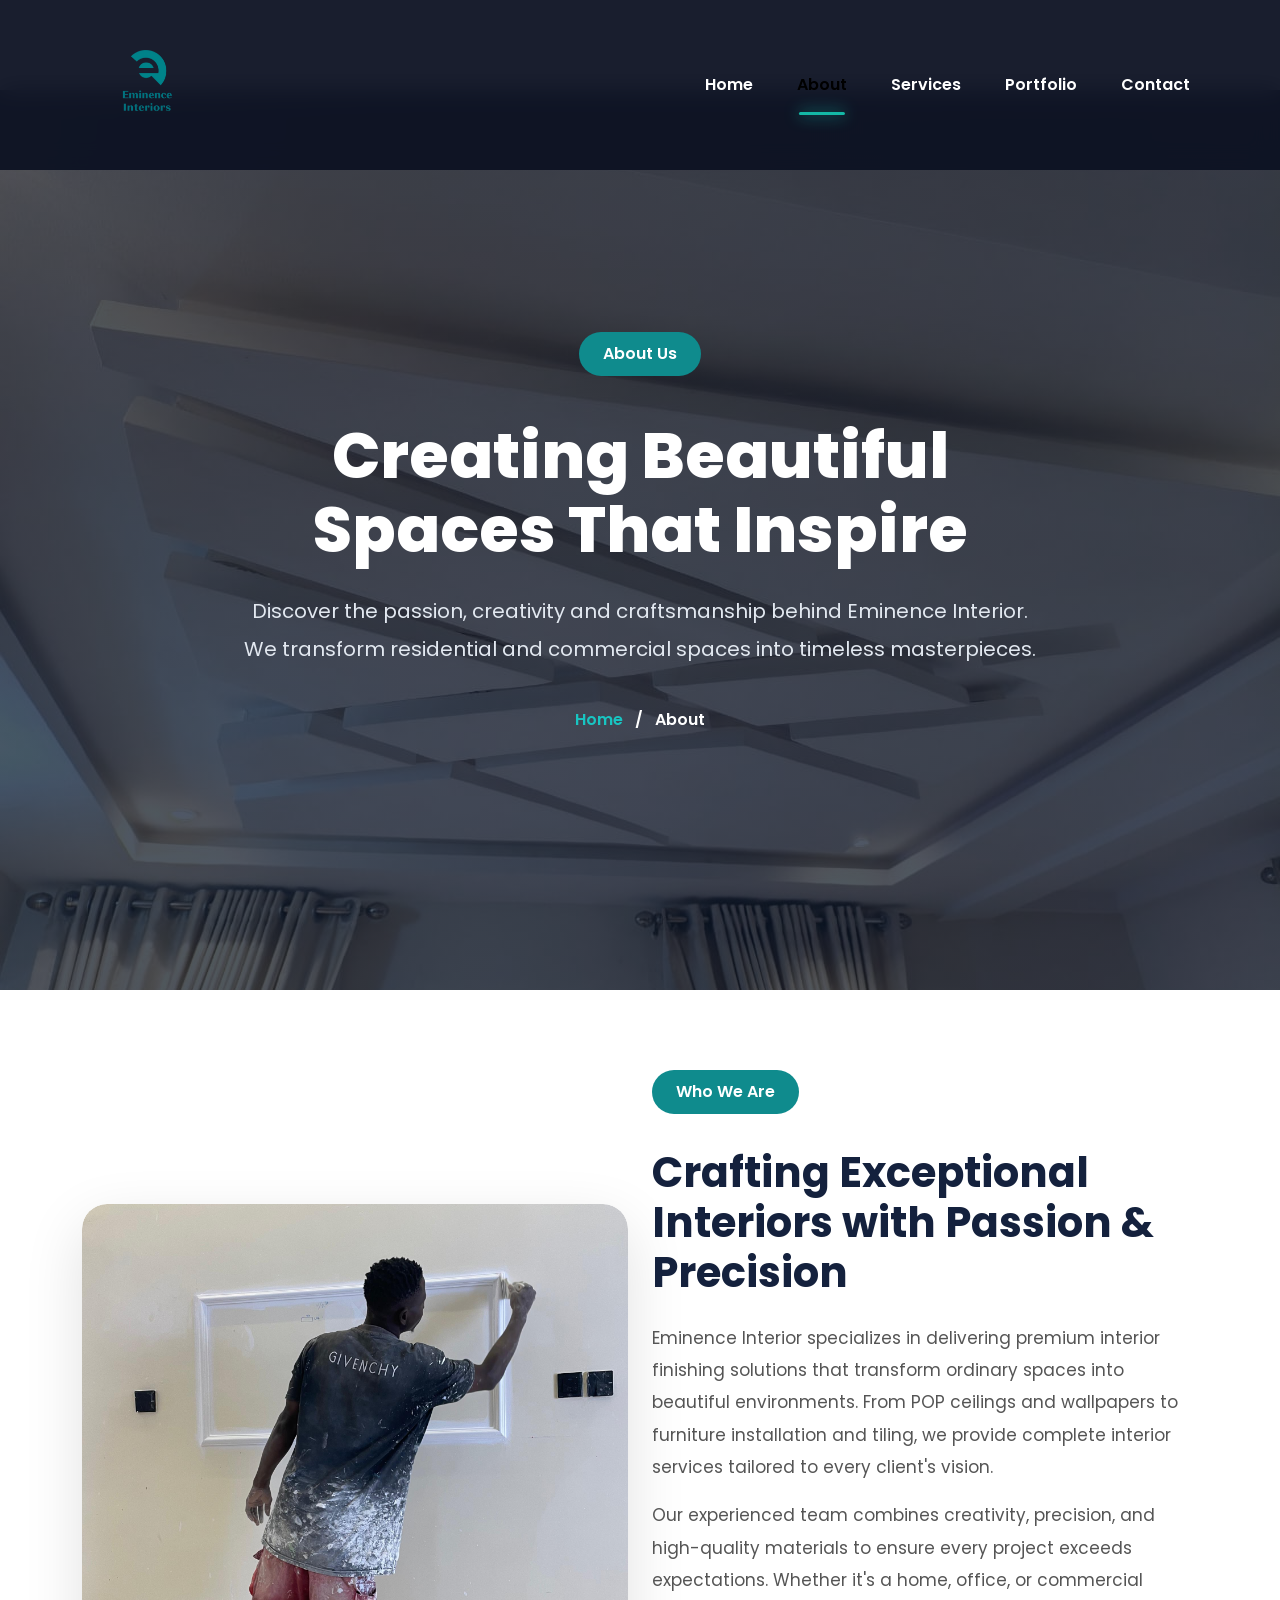
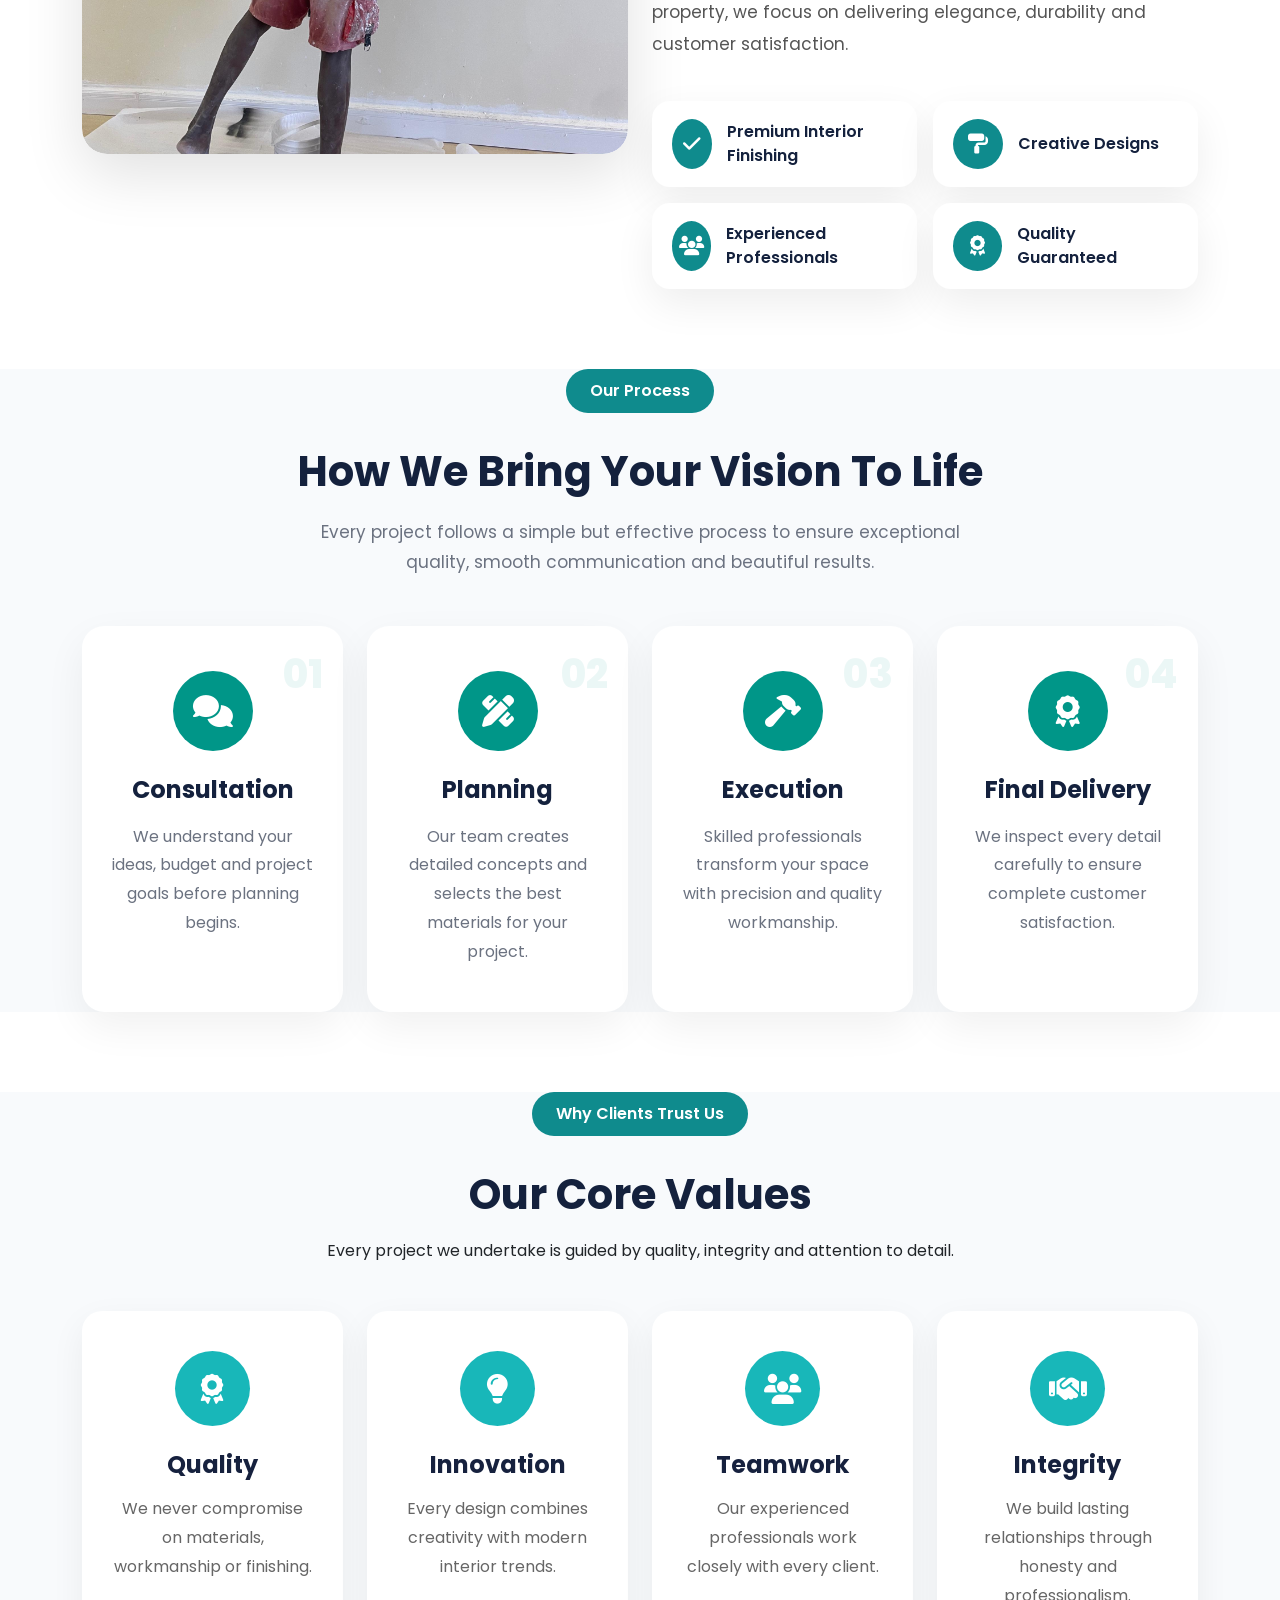
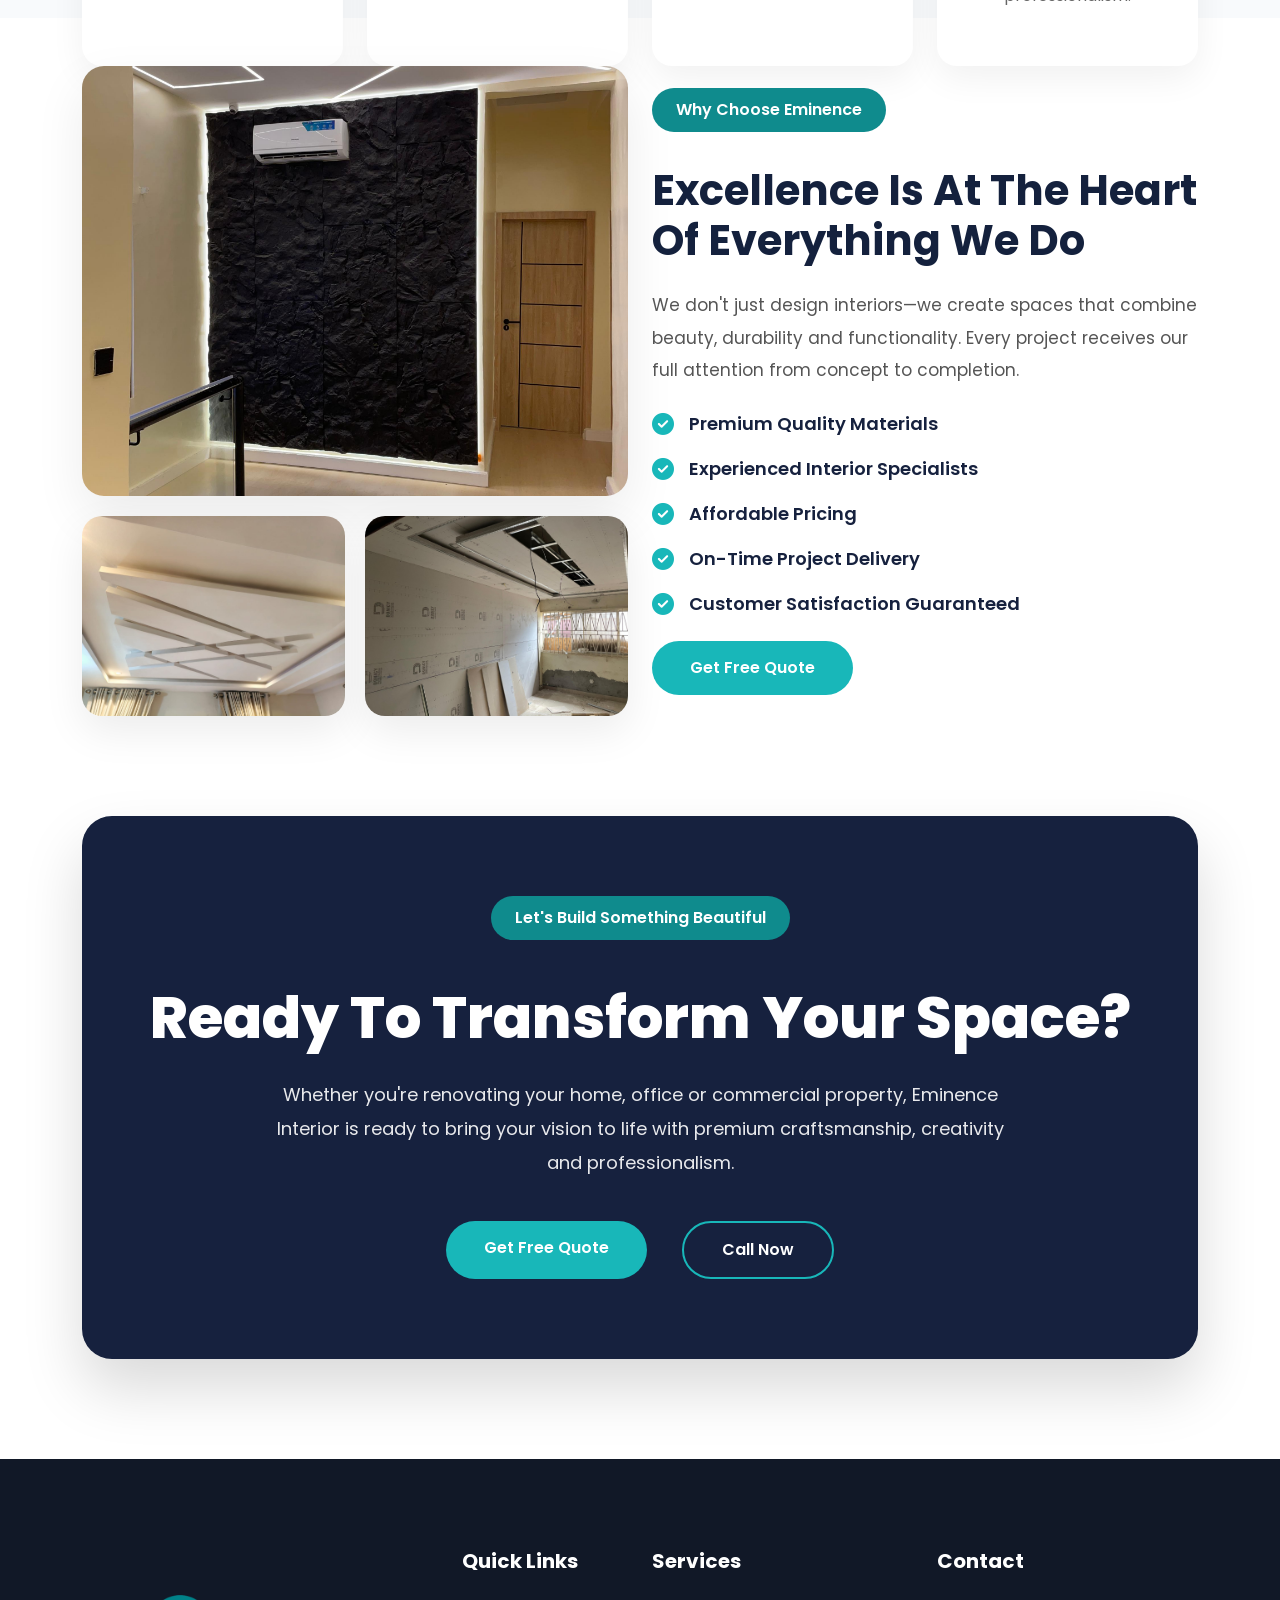
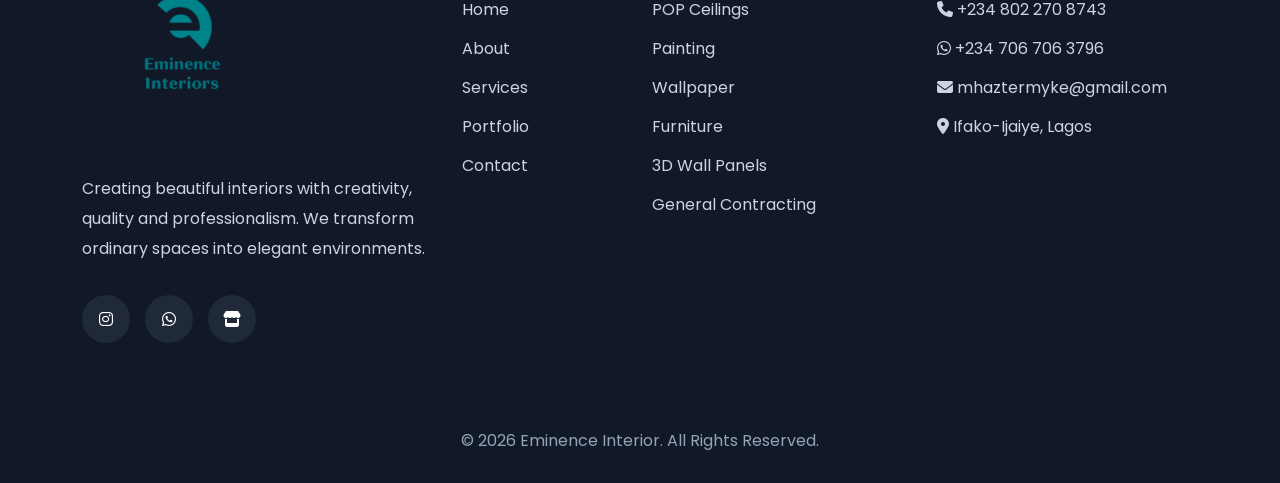
==== about.html @ c98e1387 "Refactor code structure for improved readability and maintainability" ====
<!DOCTYPE html>
<html lang="en">

<head>

    <meta charset="UTF-8">

    <meta name="viewport" content="width=device-width, initial-scale=1.0">

    <title>About Us | Eminence Interior</title>

    <!-- Bootstrap -->

    <link href="https://cdn.jsdelivr.net/npm/bootstrap@5.3.8/dist/css/bootstrap.min.css" rel="stylesheet">

    <!-- Font Awesome -->

    <link rel="stylesheet"
        href="https://cdnjs.cloudflare.com/ajax/libs/font-awesome/6.7.2/css/all.min.css">

    <!-- Google Fonts -->

    <link rel="preconnect" href="https://fonts.googleapis.com">

    <link rel="preconnect" href="https://fonts.gstatic.com" crossorigin>

    <link href="https://fonts.googleapis.com/css2?family=Poppins:wght@300;400;500;600;700;800&display=swap"
        rel="stylesheet">

    <link rel="stylesheet" href="css/style.css">

</head>

<body>

     <!--================== Navbar ==================-->

<nav class="navbar navbar-expand-lg fixed-top">

    <div class="container">

        <a class="navbar-brand" href="index.html">

            <img src="images/logo/logo.png" alt="Logo">

        </a>

        <button class="navbar-toggler bg-light"
            type="button"
            data-bs-toggle="collapse"
            data-bs-target="#navbarNav">

            <span class="navbar-toggler-icon"></span>

        </button>

        <div class="collapse navbar-collapse" id="navbarNav">

            <ul class="navbar-nav ms-auto">

                <li class="nav-item">
                    <a class="nav-link" href="index.html">Home</a>
                </li>

                <li class="nav-item">
                    <a class="nav-link active " href="about.html">About</a>
                </li>

                <li class="nav-item">
                    <a class="nav-link" href="services.html">Services</a>
                </li>

                <li class="nav-item">
                    <a class="nav-link" href="portfolio.html">Portfolio</a>
                </li>

                <li class="nav-item">
                    <a class="nav-link" href="contact.html">Contact</a>
                </li>

            </ul>

        </div>

    </div>

</nav>

<!-- ================= ABOUT HERO ================= -->

<section class="page-hero">

    <div class="container">

        <div class="page-hero-content">

            <span class="section-tag">

                About Us

            </span>

            <h1>

                Creating Beautiful
                Spaces That Inspire

            </h1>

            <p>

                Discover the passion, creativity and craftsmanship behind
                Eminence Interior. We transform residential and commercial
                spaces into timeless masterpieces.

            </p>

            <div class="breadcrumb">

                <a href="index.html">

                    Home

                </a>

                <span>/</span>

                About

            </div>

        </div>

    </div>

</section>

<!-- ================= COMPANY STORY ================= -->
<section class="company-story section-padding">
    <div class="container">

        <div class="row align-items-center gy-5">

            <!-- Image -->
            <div class="col-lg-6 ">

                <div class="story-image">

                    <img src="images/about/about.png" alt="Interior Design">

                </div>

            </div>

            <!-- Content -->
            <div class="col-lg-6">

                <span class="section-tag">
                    Who We Are
                </span>

                <h2 class="section-title mt-3">
                    Crafting Exceptional Interiors with Passion & Precision
                </h2>

                <p class="story-text mt-4">
                    Eminence Interior specializes in delivering premium interior
                    finishing solutions that transform ordinary spaces into
                    beautiful environments. From POP ceilings and wallpapers
                    to furniture installation and tiling, we provide complete
                    interior services tailored to every client's vision.
                </p>

                <p class="story-text">
                    Our experienced team combines creativity, precision,
                    and high-quality materials to ensure every project
                    exceeds expectations. Whether it's a home, office,
                    or commercial property, we focus on delivering
                    elegance, durability and customer satisfaction.
                </p>

                <!-- Features -->

                <div class="row mt-4 g-3">

                    <div class="col-md-6">

                        <div class="feature-box">

                            <i class="fa-solid fa-check"></i>

                            <span>Premium Interior Finishing</span>

                        </div>

                    </div>

                    <div class="col-md-6">

                        <div class="feature-box">

                            <i class="fa-solid fa-paint-roller"></i>

                            <span>Creative Designs</span>

                        </div>

                    </div>

                    <div class="col-md-6">

                        <div class="feature-box">

                            <i class="fa-solid fa-users"></i>

                            <span>Experienced Professionals</span>

                        </div>

                    </div>

                    <div class="col-md-6">

                        <div class="feature-box">

                            <i class="fa-solid fa-award"></i>

                            <span>Quality Guaranteed</span>

                        </div>

                    </div>

                </div>

            </div>

        </div>

    </div>
</section>

<!-- ================= HOW WE WORK ================= -->

<section class="work-process section-padding">

    <div class="container">

        <div class="text-center mb-5">

            <span class="section-tag">
                Our Process
            </span>

            <h2 class="section-title mt-3">
                How We Bring Your Vision To Life
            </h2>

            <p class="section-description">
                Every project follows a simple but effective process to ensure
                exceptional quality, smooth communication and beautiful results.
            </p>

        </div>

        <div class="row g-4">

            <!-- Step 1 -->

            <div class="col-lg-3 col-md-6">

                <div class="process-card">

                    <div class="process-number">
                        01
                    </div>

                    <div class="process-icon">
                        <i class="fa-solid fa-comments"></i>
                    </div>

                    <h4>Consultation</h4>

                    <p>
                        We understand your ideas, budget and project goals
                        before planning begins.
                    </p>

                </div>

            </div>

            <!-- Step 2 -->

            <div class="col-lg-3 col-md-6">

                <div class="process-card">

                    <div class="process-number">
                        02
                    </div>

                    <div class="process-icon">
                        <i class="fa-solid fa-pencil-ruler"></i>
                    </div>

                    <h4>Planning</h4>

                    <p>
                        Our team creates detailed concepts and selects the
                        best materials for your project.
                    </p>

                </div>

            </div>

            <!-- Step 3 -->

            <div class="col-lg-3 col-md-6">

                <div class="process-card">

                    <div class="process-number">
                        03
                    </div>

                    <div class="process-icon">
                        <i class="fa-solid fa-hammer"></i>
                    </div>

                    <h4>Execution</h4>

                    <p>
                        Skilled professionals transform your space with
                        precision and quality workmanship.
                    </p>

                </div>

            </div>

            <!-- Step 4 -->

            <div class="col-lg-3 col-md-6">

                <div class="process-card">

                    <div class="process-number">
                        04
                    </div>

                    <div class="process-icon">
                        <i class="fa-solid fa-award"></i>
                    </div>

                    <h4>Final Delivery</h4>

                    <p>
                        We inspect every detail carefully to ensure complete
                        customer satisfaction.
                    </p>

                </div>

            </div>

        </div>

    </div>

</section>

<!-- ================= CORE VALUES ================= -->

<section class="core-values section-padding">

    <div class="container">

        <div class="text-center mb-5">

            <span class="section-tag">
                Why Clients Trust Us
            </span>

            <h2 class="section-title mt-3">
                Our Core Values
            </h2>

            <p class="section-subtitle">
                Every project we undertake is guided by quality,
                integrity and attention to detail.
            </p>

        </div>

        <div class="row g-4">

            <div class="col-lg-3 col-md-6">

                <div class="value-card">

                    <div class="value-icon">
                        <i class="fa-solid fa-award"></i>
                    </div>

                    <h4>Quality</h4>

                    <p>
                        We never compromise on materials,
                        workmanship or finishing.
                    </p>

                </div>

            </div>

            <div class="col-lg-3 col-md-6">

                <div class="value-card">

                    <div class="value-icon">
                        <i class="fa-solid fa-lightbulb"></i>
                    </div>

                    <h4>Innovation</h4>

                    <p>
                        Every design combines creativity
                        with modern interior trends.
                    </p>

                </div>

            </div>

            <div class="col-lg-3 col-md-6">

                <div class="value-card">

                    <div class="value-icon">
                        <i class="fa-solid fa-users"></i>
                    </div>

                    <h4>Teamwork</h4>

                    <p>
                        Our experienced professionals work
                        closely with every client.
                    </p>

                </div>

            </div>

            <div class="col-lg-3 col-md-6">

                <div class="value-card">

                    <div class="value-icon">
                        <i class="fa-solid fa-handshake"></i>
                    </div>

                    <h4>Integrity</h4>

                    <p>
                        We build lasting relationships through
                        honesty and professionalism.
                    </p>

                </div>

            </div>

        </div>

    </div>

</section>

<!-- ================= WHY CHOOSE EMINENCE ================= -->

<section class="why-eminence section-padding">

    <div class="container">

        <div class="row align-items-center gy-5">

            <!-- Images -->

            <div class="col-lg-6">

                <div class="image-grid">

                    <img src="images/about/about4.png" alt="" class="img-large">

                    <div class="small-images">

                        <img src="images/about/about3.png" alt="">

                        <img src="images/about/about2.png" alt="">

                    </div>

                </div>

            </div>

            <!-- Content -->

            <div class="col-lg-6">

                <span class="section-tag">
                    Why Choose Eminence
                </span>

                <h2 class="section-title mt-3">
                    Excellence Is At The Heart Of Everything We Do
                </h2>

                <p class="story-text mt-4">

                    We don't just design interiors—we create spaces that
                    combine beauty, durability and functionality.
                    Every project receives our full attention from concept
                    to completion.

                </p>

                <div class="choose-list mt-4">

                    <div class="choose-item">

                        <i class="fa-solid fa-circle-check"></i>

                        <span>Premium Quality Materials</span>

                    </div>

                    <div class="choose-item">

                        <i class="fa-solid fa-circle-check"></i>

                        <span>Experienced Interior Specialists</span>

                    </div>

                    <div class="choose-item">

                        <i class="fa-solid fa-circle-check"></i>

                        <span>Affordable Pricing</span>

                    </div>

                    <div class="choose-item">

                        <i class="fa-solid fa-circle-check"></i>

                        <span>On-Time Project Delivery</span>

                    </div>

                    <div class="choose-item">

                        <i class="fa-solid fa-circle-check"></i>

                        <span>Customer Satisfaction Guaranteed</span>

                    </div>

                </div>

                <a href="contact.html" class="btn-main mt-4">

                    Get Free Quote

                </a>

            </div>

        </div>

    </div>

</section>

<!--==============================
        FINAL CTA
================================-->

<section class="about-cta">

    <div class="container">

        <div class="about-cta-box">

            <span class="section-tag">
                Let's Build Something Beautiful
            </span>

            <h2>
                Ready To Transform Your Space?
            </h2>

            <p>
                Whether you're renovating your home, office or commercial
                property, Eminence Interior is ready to bring your vision
                to life with premium craftsmanship, creativity and
                professionalism.
            </p>

            <div class="cta-buttons">

                <a href="contact.html" class="btn-main">
                    Get Free Quote
                </a>

                <a href="tel:+2348022708743" class="btn-outline">
                    Call Now
                </a>

            </div>

        </div>

    </div>

</section>

<!-- ================= FOOTER ================= -->

<footer class="footer">

    <div class="container">

        <div class="row gy-5">

            <!-- Company -->

            <div class="col-lg-4">

                <img src="images/logo/logo.png" class="footer-logo" alt="Logo">

                <p class="footer-text">

                    Creating beautiful interiors with
                    creativity, quality and professionalism.
                    We transform ordinary spaces into
                    elegant environments.

                </p>

                <div class="social-links">

                    <a href="https://www.instagram.com/eminence_interior" target="_blank">

                        <i class="fab fa-instagram"></i>

                    </a>

                    <a href="https://wa.me/2347067063796" target="_blank">

                        <i class="fab fa-whatsapp"></i>

                    </a>

                    <a href="https://jiji.ng/shop/emineceinterior" target="_blank">

                        <i class="fas fa-store"></i>

                    </a>

                </div>

            </div>

            <!-- Links -->

            <div class="col-lg-2">

                <h5>Quick Links</h5>

                <ul>

                    <li><a href="index.html">Home</a></li>

                    <li><a href="about.html">About</a></li>

                    <li><a href="services.html">Services</a></li>

                    <li><a href="portfolio.html">Portfolio</a></li>

                    <li><a href="contact.html">Contact</a></li>

                </ul>

            </div>

            <!-- Services -->

            <div class="col-lg-3">

                <h5>Services</h5>

                <ul>

                    <li>POP Ceilings</li>

                    <li>Painting</li>

                    <li>Wallpaper</li>

                    <li>Furniture</li>

                    <li>3D Wall Panels</li>

                    <li>General Contracting</li>

                </ul>

            </div>

            <!-- Contact -->

            <div class="col-lg-3">

                <h5>Contact</h5>

                <ul>

                    <li>

                        <a href="tel:+2348022708743">
                            <i class="fas fa-phone"></i>
                            +234 802 270 8743
                        </a>

                    </li>

                    <li>

                        <a href="https://wa.me/2347067063796" target="_blank">
                            <i class="fab fa-whatsapp"></i>
                            +234 706 706 3796
                        </a>

                    </li>

                    <li>

                        <a href="mailto:mhaztermyke@gmail.com">
                            <i class="fas fa-envelope"></i>
                            mhaztermyke@gmail.com
                        </a>

                    </li>

                    <li>

                        <a href="https://maps.google.com/?q=40+Olainukan+Street,+Ifako-Ijaiye,+Lagos" target="_blank">
                            <i class="fas fa-map-marker-alt"></i>
                            Ifako-Ijaiye, Lagos
                        </a>

                    </li>

                </ul>

            </div>

        </div>

        <hr>

        <div class="footer-bottom">

            © 2026 Eminence Interior. All Rights Reserved.

        </div>

    </div>

</footer>
---- css/style.css ----
/* Google Font */

@import url('https://fonts.googleapis.com/css2?family=Poppins:wght@300;400;500;600;700;800&display=swap');

*{
    margin:0;
    padding:0;
    box-sizing:border-box;
    font-family:'Poppins',sans-serif;
}

body{
    overflow-x:hidden;
}

/* Navbar */

.navbar{

    position:fixed;

    top:0;

    left:0;

    width:100%;

    background:rgba(13,18,35,.95);

    backdrop-filter:blur(12px);

    z-index:999;

    transition:.4s;

    padding:15px 0;

}

.navbar-brand img{
    width:130px;
    height:auto;
}

.nav-link{

    position:relative;

    color:white;

    font-weight:600;

    margin-left:28px;

    transition:.3s;

}

.nav-link:hover{

    color:#14b8a6;

}

.nav-link::after{

    content:"";

    position:absolute;

    left:50%;

    bottom:-10px;

    width:0;

    height:3px;

    background:#14b8a6;

    border-radius:50px;

    transform:translateX(-50%);

    transition:.3s;

}

.nav-link:hover::after{

    width:70%;

}

.nav-link.active{

    color:#14b8a6;

}

.nav-link.active::after{

    width:70%;

    box-shadow:0 0 15px #14b8a6;

}

.navbar.scrolled{
    background:#111827;
    box-shadow:0 5px 20px rgba(0,0,0,.2);
}

.navbar.scrolled .nav-link{
    color:#fff;
}

.navbar.scrolled .nav-link:hover{
    color:#14b8a6;
}

/* ================= HERO ================= */

.hero{

    background:url("../images/hero/hero.png") center center/cover no-repeat;

    min-height:100vh;

    position:relative;

    margin-top:90px;

}

.hero .container{
    padding-top:120px;
}

.hero-overlay{

    background:rgba(0,0,0,.55);

    min-height:100vh;

    display:flex;

    align-items:center;

}

.hero-tag{

    display:inline-block;

    background:#0F766E;

    color:#fff;

    padding:8px 18px;

    border-radius:30px;

    margin-bottom:20px;

    font-weight:600;

}

.hero h1{

    color:#fff;

    font-size:72px;

    font-weight:700;

    line-height:1.1;

    margin-bottom:20px;

}

.hero p{

    color:#ddd;

    font-size:18px;

    line-height:1.8;

    max-width:650px;

}

.hero-btns{

    margin-top:35px;

}

.btn-main{

    background:#0F766E;

    color:#fff;

    padding:14px 34px;

    border-radius:50px;

    margin-right:15px;

    font-weight:600;

}

.btn-main:hover{

    background:#0b5d57;

    color:#fff;

}

.btn-outline-light{

    padding:14px 34px;

    border-radius:50px;

}

.btn-outline-light:hover{

    background:#fff;

    color:#000;

}

@media (max-width:768px){

.hero{

    text-align:center;

}

.hero h1{

    font-size:38px;

}

.hero p{

    font-size:16px;

}

.hero-btns{

    display:flex;

    flex-direction:column;

    gap:15px;

}

.btn-main,

.btn-outline-light{

    width:100%;

}
.services{

    padding:80px 0;

}

.service-content{

    text-align:center;

}

.service-content h4{

    font-size:22px;

}

.portfolio-preview{

    padding:80px 0;

}

.portfolio-item img{

    height:250px;

}

.contact-preview{

    padding:80px 0;

}

.contact-preview .section-title,

.contact-preview .section-description{

    text-align:center;

}

.contact-preview .btn-main{

    display:block;

    width:fit-content;

    margin:30px auto;

}

.contact-card{

    padding:30px 20px;

}

.footer{

    text-align:center;

}

.footer-logo{

    margin:auto auto 25px;

}

.social-links{

    justify-content:center;

}


.page-hero{

    min-height:55vh;

}

.page-hero h1{

    font-size:40px;

}

.page-hero p{

    font-size:16px;

}

.about-cta-box{

padding:50px 30px;

}

.about-cta-box h2{

font-size:38px;

}

.about-cta-box p{

font-size:16px;

}

}

.about{

    padding:120px 0;

    background:#fff;

}

.section-tag{

    display:inline-block;

    background:#0f8f8f;

    color:#fff;

    padding:10px 24px;

    border-radius:50px;

    font-weight:600;

    margin-bottom:25px;

}

.section-title{

    font-size:3.2rem;

    font-weight:700;

    color:#132238;

    line-height:1.2;

    margin-bottom:25px;

}

.about-text{

    font-size:17px;

    line-height:1.9;

    color:#666;

}

.about-features{

    margin-top:35px;

}

.about-features p{

    font-size:18px;

    margin-bottom:18px;

    font-weight:500;

}

.about-features i{

    color:#0f8f8f;

    margin-right:12px;

}

.about-img{

    width:100%;

    height:650px;

    object-fit:cover;

    border-radius:25px;

    box-shadow:0 20px 60px rgba(0,0,0,.15);

    transition:.5s ease;

}

.about-img:hover img{

    transform:scale(1.08);

}

/* WHY CHOOSE US */

.why-us{

    background:#f7f9fc;

    padding:120px 0;

}

.section-description{

    max-width:650px;

    margin:20px auto 0;

    color:#666;

    font-size:17px;

    line-height:1.8;

}

.why-card{

    background:#fff;

    border-radius:25px;

    overflow:hidden;

    box-shadow:0 15px 40px rgba(0,0,0,.08);

    transition:.4s ease;

    height:100%;

}

.why-card:hover{

    transform:translateY(-12px);

    box-shadow:0 30px 60px rgba(0,0,0,.15);

}

.why-image{

    overflow:hidden;

}

.why-image img{

    width:100%;

    height:270px;

    object-fit:cover;

    transition:.5s ease;

}

.why-card:hover img{

    transform:scale(1.08);

}

.why-content{

    padding:30px;

}

.why-content h4{

    font-size:24px;

    font-weight:700;

    color:#132238;

    margin-bottom:15px;

}

.why-content p{

    color:#666;

    line-height:1.8;

    font-size:16px;

}

/* ===========================
        SERVICES
=========================== */

.services{

    padding:120px 0;

    background:#fff;

}

.service-card{

    background:#fff;

    border-radius:25px;

    overflow:hidden;

    box-shadow:0 15px 40px rgba(0,0,0,.08);

    transition:.4s ease;

    height:100%;

}

.service-card:hover{

    transform:translateY(-12px);

    box-shadow:0 25px 60px rgba(0,0,0,.15);

}

.service-card img{

    width:100%;

    height:270px;

    object-fit:cover;

    transition:.5s ease;

}

.service-card:hover img{

    transform:scale(1.08);

}

.service-content{

    padding:30px;

}

.service-content h4{

    color:#132238;

    font-size:24px;

    font-weight:700;

    margin-bottom:15px;

}

.service-content p{

    color:#666;

    line-height:1.8;

    margin-bottom:0;

}

/* ===========================
      PORTFOLIO PREVIEW
=========================== */

.portfolio-preview{

    padding:80px 0;

    background:#f7f9fc;

}

.portfolio-item{

    position:relative;

    overflow:hidden;

    border-radius:25px;

    box-shadow:0 15px 40px rgba(0,0,0,.08);

    transition:.4s ease;

}

.portfolio-item:hover{

    transform:translateY(-10px);

    box-shadow:0 25px 60px rgba(0,0,0,.15);

}

.portfolio-item img{

    width:100%;

    height:330px;

    object-fit:cover;

    transition:.6s ease;

}

.portfolio-item:hover img{

    transform:scale(1.1);

}

.portfolio-overlay{

    position:absolute;

    inset:0;

    background:linear-gradient(
        rgba(0,0,0,.05),
        rgba(0,0,0,.75)
    );

    display:flex;

    flex-direction:column;

    justify-content:flex-end;

    align-items:center;

    padding:30px;

    opacity:0;

    transition:.45s ease;

}

.portfolio-item:hover .portfolio-overlay{

    opacity:1;

}

.portfolio-overlay h4{

    color:#fff;

    font-size:24px;

    margin-bottom:12px;

    transform:translateY(20px);

    transition:.45s;

}

.portfolio-overlay a{

    color:#fff;

    text-decoration:none;

    background:#0f8f8f;

    padding:12px 25px;

    border-radius:50px;

    transform:translateY(20px);

    transition:.45s;

}

.portfolio-item:hover .portfolio-overlay h4,

.portfolio-item:hover .portfolio-overlay a{

    transform:translateY(0);

}

/* ===========================
      CONTACT PREVIEW
=========================== */

.contact-preview{

    padding:120px 0;

    background:#ffffff;

}

.contact-card{

    background:#fff;

    padding:35px 30px;

    border-radius:20px;

    text-align:center;

    box-shadow:0 15px 40px rgba(0,0,0,.08);

    transition:.4s;

    height:100%;

}

.contact-card:hover{

    transform:translateY(-10px);

    box-shadow:0 25px 60px rgba(0,0,0,.15);

}

.contact-card i{

    font-size:42px;

    color:#18c5c2;

    margin-bottom:20px;

    transition:.4s;

}

.contact-card:hover i{

    transform:scale(1.15);

}

.contact-card h5{

    font-size:22px;

    font-weight:700;

    margin-bottom:15px;

    color:#132238;

}

.contact-card p{

    color:#666;

    line-height:1.7;

    margin-bottom:0;

}

.contact-card a{

    color:#555;

    text-decoration:none;

    transition:.35s;

    font-weight:500;

}

.contact-card a:hover{

    color:#18c5c2;

}

.contact-preview .btn-main{
    display: inline-block;
    margin-top: 35px;
    padding: 16px 38px;
    border-radius: 50px;
    background: #0f9d9a;
    color: #fff;
    font-weight: 600;
    text-decoration: none;
    transition: all .35s ease;
}

.contact-preview .btn-main:hover{
    background: #0b7e7c;
    transform: translateY(-4px);
    box-shadow: 0 12px 30px rgba(15,157,154,.35);
}

/* =========================
CTA SECTION
========================= */

.cta-section{

    position:relative;

    background:url("../images/portfolio/portfolio8.png") center center/cover;

    padding:140px 0;

    overflow:hidden;

}

.cta-overlay{

    position:absolute;

    inset:0;

    background:rgba(8,15,32,.82);

}

.cta-content{

    position:relative;

    z-index:2;

    max-width:760px;

    margin:auto;

    text-align:center;

    color:white;

}

.cta-content h2{

    font-size:58px;

    font-weight:800;

    line-height:1.15;

    margin:25px 0;

}

.cta-content p{

    color:#d9d9d9;

    font-size:18px;

    line-height:1.9;

    margin-bottom:45px;

}

.cta-buttons{

    display:flex;

    justify-content:center;

    gap:20px;

    flex-wrap:wrap;

}

.btn-outline{

    display:flex;

    align-items:center;

    justify-content:center;

    gap:10px;

    padding:15px 35px;

    border:2px solid #19d3cf;

    border-radius:50px;

    color:#19d3cf;

    text-decoration:none;

    font-weight:600;

    transition:.4s;

}

.btn-outline:hover{

    background:#19d3cf;

    color:white;

    transform:translateY(-6px);

    box-shadow:0 15px 40px rgba(25,211,207,.35);

}

.cta-content{

    animation:fadeUp 1s ease;

}

/*=========================
        FOOTER
=========================*/

.footer{

    background:#111827;

    color:#fff;

    padding:90px 0 30px;

}

.footer-logo{

    width:200px;

    margin-bottom:25px;

}

.footer-text{

    color:#cbd5e1;

    line-height:1.9;

    margin-bottom:30px;

}

.footer h5{

    margin-bottom:25px;

    font-weight:700;

}

.footer ul{

    list-style:none;

    padding:0;

}

.footer ul li{

    margin-bottom:15px;

    color:#cbd5e1;

}

.footer ul li a{

    color:#cbd5e1;

    text-decoration:none;

    transition:.35s;

}

.footer ul li a:hover{

    color:#18c5c2;

    padding-left:6px;

}

.footer a{
    color:#cbd5e1;
    text-decoration:none;
    transition:.3s;
}

.footer a:hover{
    color:#18c5c2;
}

.social-links{

    display:flex;

    gap:15px;

}

.social-links a{

    width:48px;

    height:48px;

    border-radius:50%;

    background:#1f2937;

    display:flex;

    justify-content:center;

    align-items:center;

    color:#fff;

    transition:.35s;

    text-decoration:none;

}

.social-links a:hover{

    background:#18c5c2;

    transform:translateY(-5px);

}

.footer hr{

    border-color:rgba(255,255,255,.08);

    margin:60px 0 25px;

}

.footer-bottom{

    text-align:center;

    color:#94a3b8;

}

/*=========================
      PAGE HERO
=========================*/

.page-hero{

    background:
    linear-gradient(rgba(11,22,43,.72),
    rgba(11,22,43,.72)),
    url("../images/about/about3.png");

    background-size:cover;

    background-position:center;

    min-height:100vh;

    display:flex;

    align-items:center;

    padding-top: 120px;

    padding-bottom: 120px;

    margin-top:90px;

    text-align:center;

    color:#fff;

}

.page-hero-content{

    max-width:800px;

    margin:auto;

}

.page-hero h1{

    font-size:64px;

    line-height: 1.15;

    font-weight:800;

    margin:25px 0;

}

.page-hero p{

    font-size:20px;

    line-height:1.9;

    color:#e2e8f0;

}

.breadcrumb{

    margin-top:40px;

    display:flex;

    justify-content:center;

    gap:12px;

    font-weight:600;

}

.breadcrumb a{

    color:#18c5c2;

    text-decoration:none;

}

/*=========================
    COMPANY STORY
==========================*/

.company-story{

    padding:80px 0;
    background:#fff;

}

.story-image{

    overflow:hidden;
    border-radius:25px;
    box-shadow:0 20px 60px rgba(0,0,0,.12);

}

.story-image img{

    width:100%;
    transition:.6s;
    height:550px;
    object-fit:cover;
    display:block;
    border-radius: 25px;

}

.story-image:hover img{

    transform:scale(1.08);

}

.section-tag{

    display:inline-block;
    padding:10px 24px;
    border-radius:50px;
    background:#0f8b8d;
    color:#fff;
    font-weight:600;
    margin-bottom: 18px;

}

.section-title{

    font-size:2.6rem;
    font-weight:700;
    color:#14213d;
    line-height:1.2;
    margin-top:15px;
    margin-bottom:20px;

}

.story-text{

    color:#555;
    line-height:1.9;
    font-size:17px;

}

.feature-box{

    display:flex;
    align-items:center;
    gap:15px;

    padding:18px 20px;

    background:#fff;

    border-radius:18px;

    box-shadow:0 15px 40px rgba(0,0,0,.07);

    transition:.4s;

}

.feature-box:hover{

    transform:translateY(-8px);

    box-shadow:0 20px 50px rgba(15,139,141,.2);

}

.feature-box i{

    width:50px;
    height:50px;

    border-radius:50%;

    display:flex;
    align-items:center;
    justify-content:center;

    background:#0f8b8d;
    color:white;

    font-size:20px;

}

.feature-box span{

    font-weight:600;
    color:#14213d;

}

/*==============================
        HOW WE WORK
==============================*/

.work-process{
    background:#f8fafc;
}

.section-description{
    max-width:700px;
    margin:auto;
    color:#6b7280;
    font-size:17px;
    line-height:1.8;
}

.process-card{

    position:relative;

    background:#fff;

    padding:45px 30px;

    border-radius:22px;

    text-align:center;

    overflow:hidden;

    transition:.4s;

    box-shadow:0 15px 40px rgba(0,0,0,.06);

    height:100%;

}

.process-card:hover{

    transform:translateY(-12px);

    box-shadow:0 25px 60px rgba(0,0,0,.12);

}

.process-number{

    position:absolute;

    top:18px;

    right:20px;

    font-size:40px;

    font-weight:800;

    color:rgba(0,150,136,.08);

}

.process-icon{

    width:80px;

    height:80px;

    margin:auto;

    border-radius:50%;

    background:#009688;

    display:flex;

    justify-content:center;

    align-items:center;

    color:white;

    font-size:32px;

    margin-bottom:25px;

    transition:.4s;

}

.process-card:hover .process-icon{

    transform:rotate(10deg) scale(1.1);

    background:#00bfa6;

}

.process-card h4{

    font-size:24px;

    font-weight:700;

    color:#14213d;

    margin-bottom:18px;

}

.process-card p{

    color:#6b7280;

    line-height:1.8;

    margin:0;

}

/* ================= CORE VALUES ================= */

.core-values{
    background:#f8fafc;
    margin-top: 80px;
}

.value-card{
    background:#fff;
    padding:40px 30px;
    border-radius:20px;
    text-align:center;
    transition:.4s;
    height:100%;
    box-shadow:0 12px 35px rgba(0,0,0,.06);
}

.value-card:hover{
    transform:translateY(-10px);
    box-shadow:0 25px 45px rgba(0,0,0,.12);
}

.value-icon{
    width:75px;
    height:75px;
    margin:auto;
    border-radius:50%;
    background:#18b7b9;
    display:flex;
    align-items:center;
    justify-content:center;
    margin-bottom:25px;
}

.value-icon i{
    color:#fff;
    font-size:30px;
}

.value-card h4{
    font-weight:700;
    color:#16213E;
    margin-bottom:15px;
}

.value-card p{
    color:#666;
    line-height:1.8;
}

/*==============================
      WHY CHOOSE EMINENCE
==============================*/

.why-eminence{

    background:#fff;

}

.image-grid{

    display:flex;

    flex-direction:column;

    gap:20px;

}

.img-large{

    width:100%;

    height:430px;

    object-fit:cover;

    border-radius:22px;

    transition:.5s;

    box-shadow:0 20px 50px rgba(0,0,0,.08);

}

.small-images{

    display:grid;

    grid-template-columns:1fr 1fr;

    gap:20px;

}

.small-images img{

    width:100%;

    height:200px;

    object-fit:cover;

    border-radius:20px;

    transition:.5s;

    box-shadow:0 15px 40px rgba(0,0,0,.08);

}

.img-large:hover,
.small-images img:hover{

    transform:scale(1.04);

}

.choose-list{

    display:flex;

    flex-direction:column;

    gap:18px;

}

.choose-item{

    display:flex;

    align-items:center;

    gap:15px;

    font-size:18px;

    font-weight:600;

    color:#16213E;

}

.choose-item i{

    color:#18b7b9;

    font-size:22px;

}

.btn-main{

    display:inline-block;

    padding:15px 38px;

    background:#18b7b9;

    color:#fff;

    border-radius:50px;

    text-decoration:none;

    font-weight:600;

    transition:.4s;

}

.btn-main:hover{

    background:#0f8f98;

    color:#fff;

    transform:translateY(-4px);

}

/*==============================
        ABOUT CTA
================================*/

.about-cta{

    padding:100px 0;

    background:#fff;

}

.about-cta-box{

    background:#16213E;

    border-radius:30px;

    padding:80px 60px;

    text-align:center;

    color:#fff;

    box-shadow:0 30px 60px rgba(0,0,0,.15);

}

.about-cta-box h2{

    font-size:58px;

    font-weight:800;

    margin:25px 0;

    line-height:1.2;

}

.about-cta-box p{

    max-width:760px;

    margin:auto;

    font-size:18px;

    line-height:1.9;

    opacity:.9;

}

.cta-buttons{

    display:flex;

    justify-content:center;

    gap:20px;

    margin-top:40px;

    flex-wrap:wrap;

}

.btn-outline{

    padding:15px 38px;

    border:2px solid #18b7b9;

    border-radius:50px;

    color:#fff;

    text-decoration:none;

    font-weight:600;

    transition:.4s;

}

.btn-outline:hover{

    background:#18b7b9;

    color:#fff;

    transform:translateY(-4px);

}
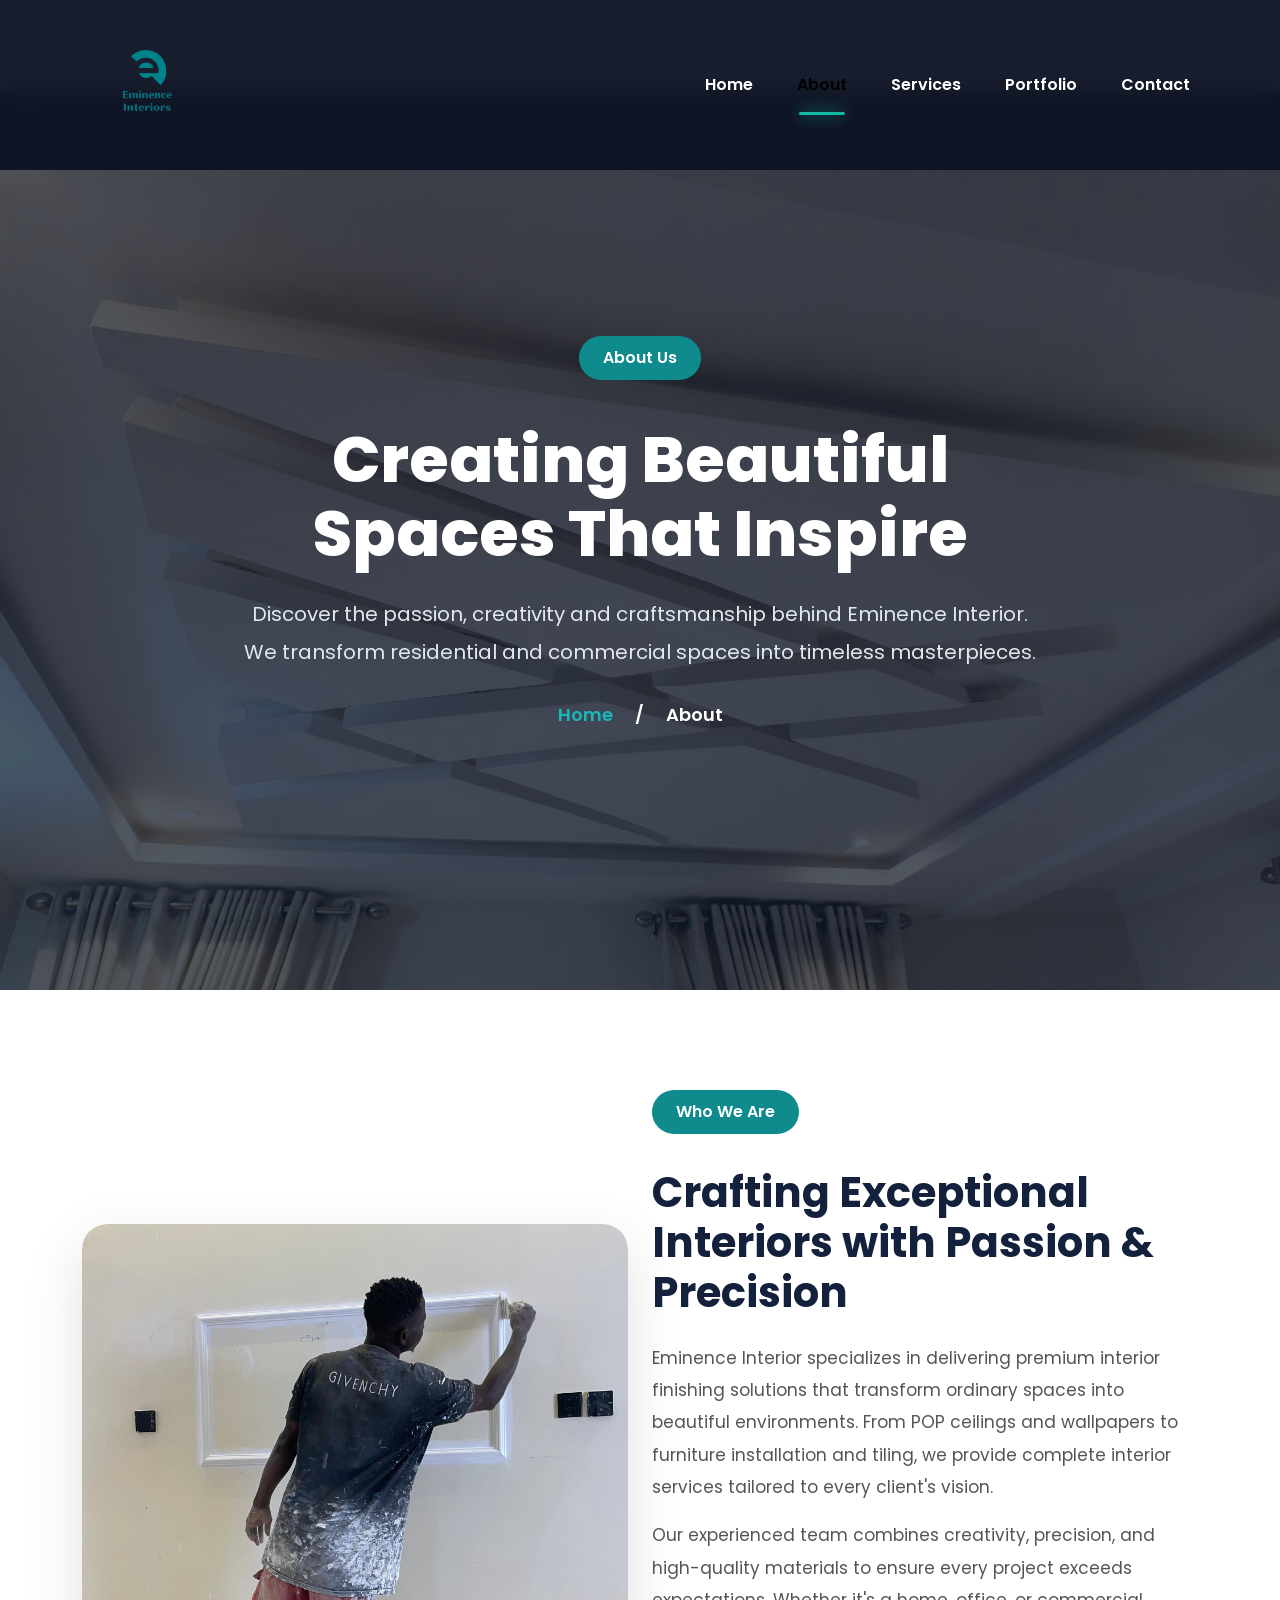
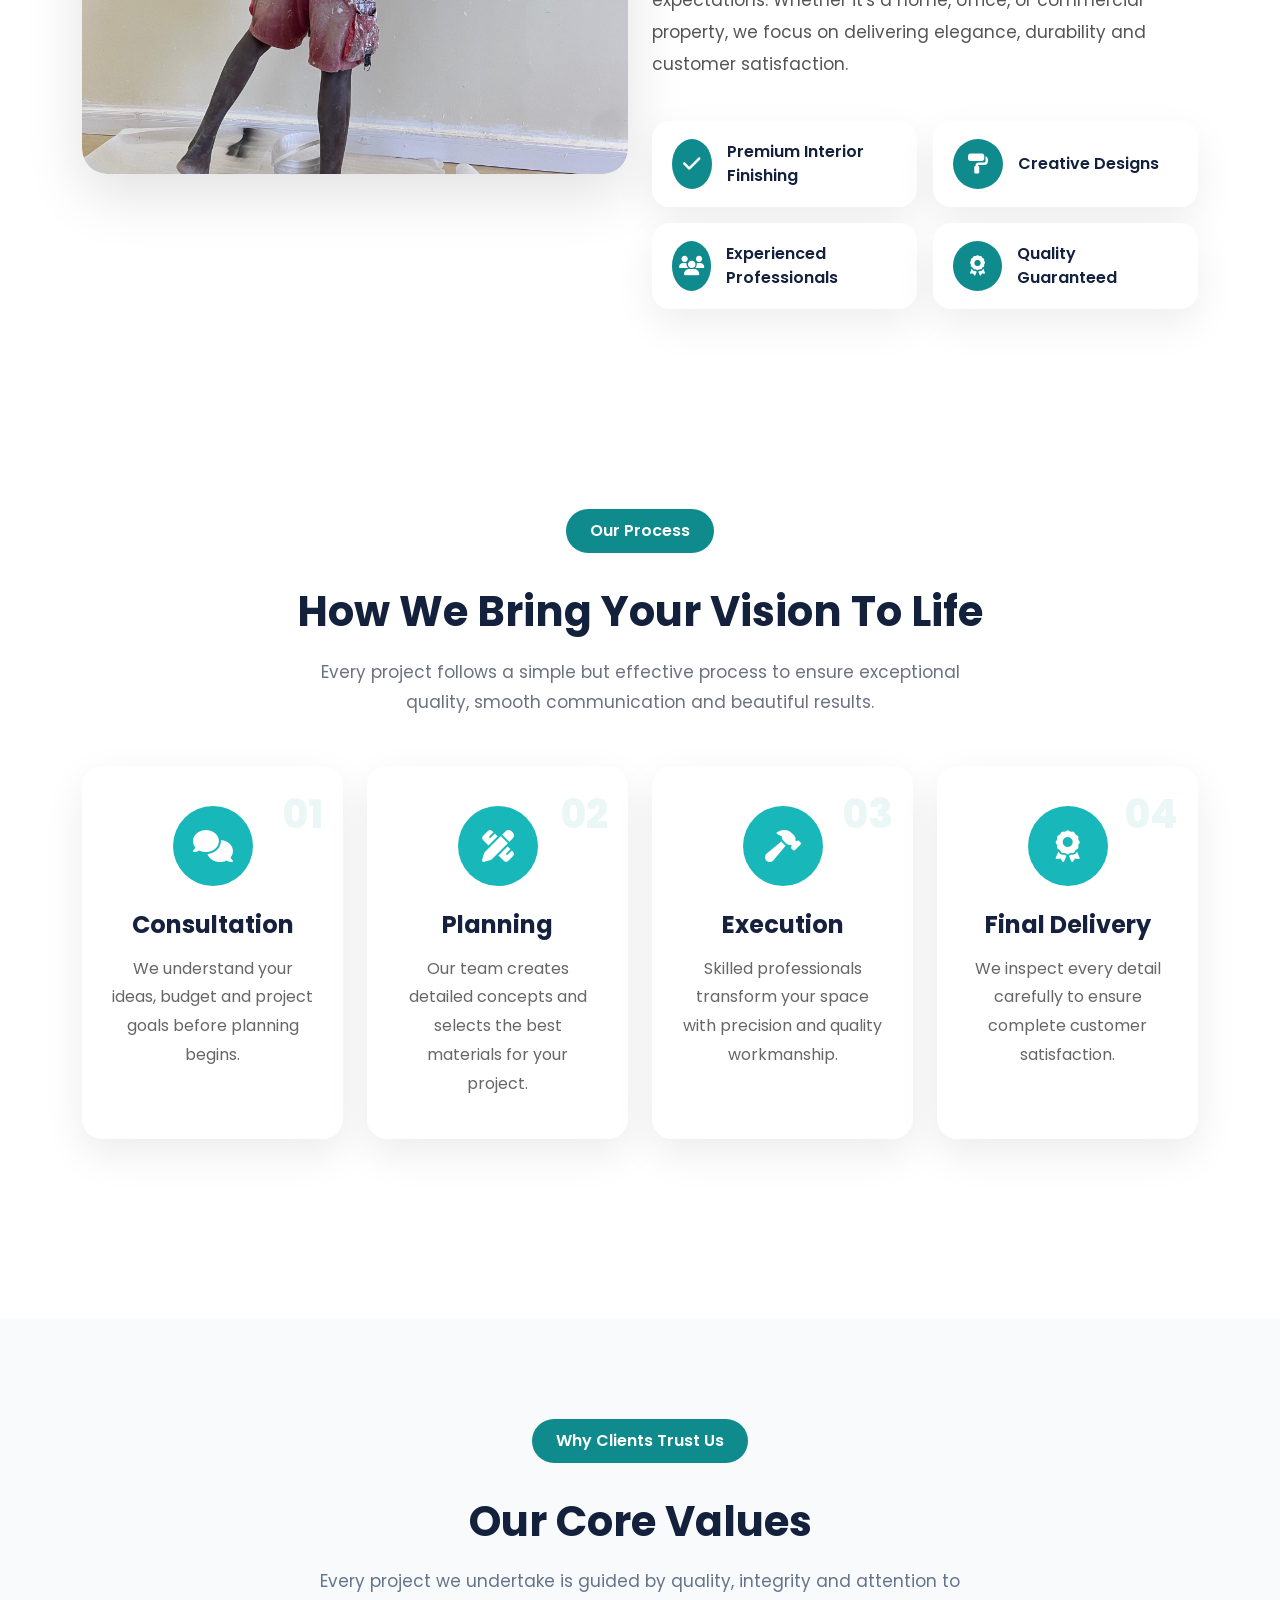
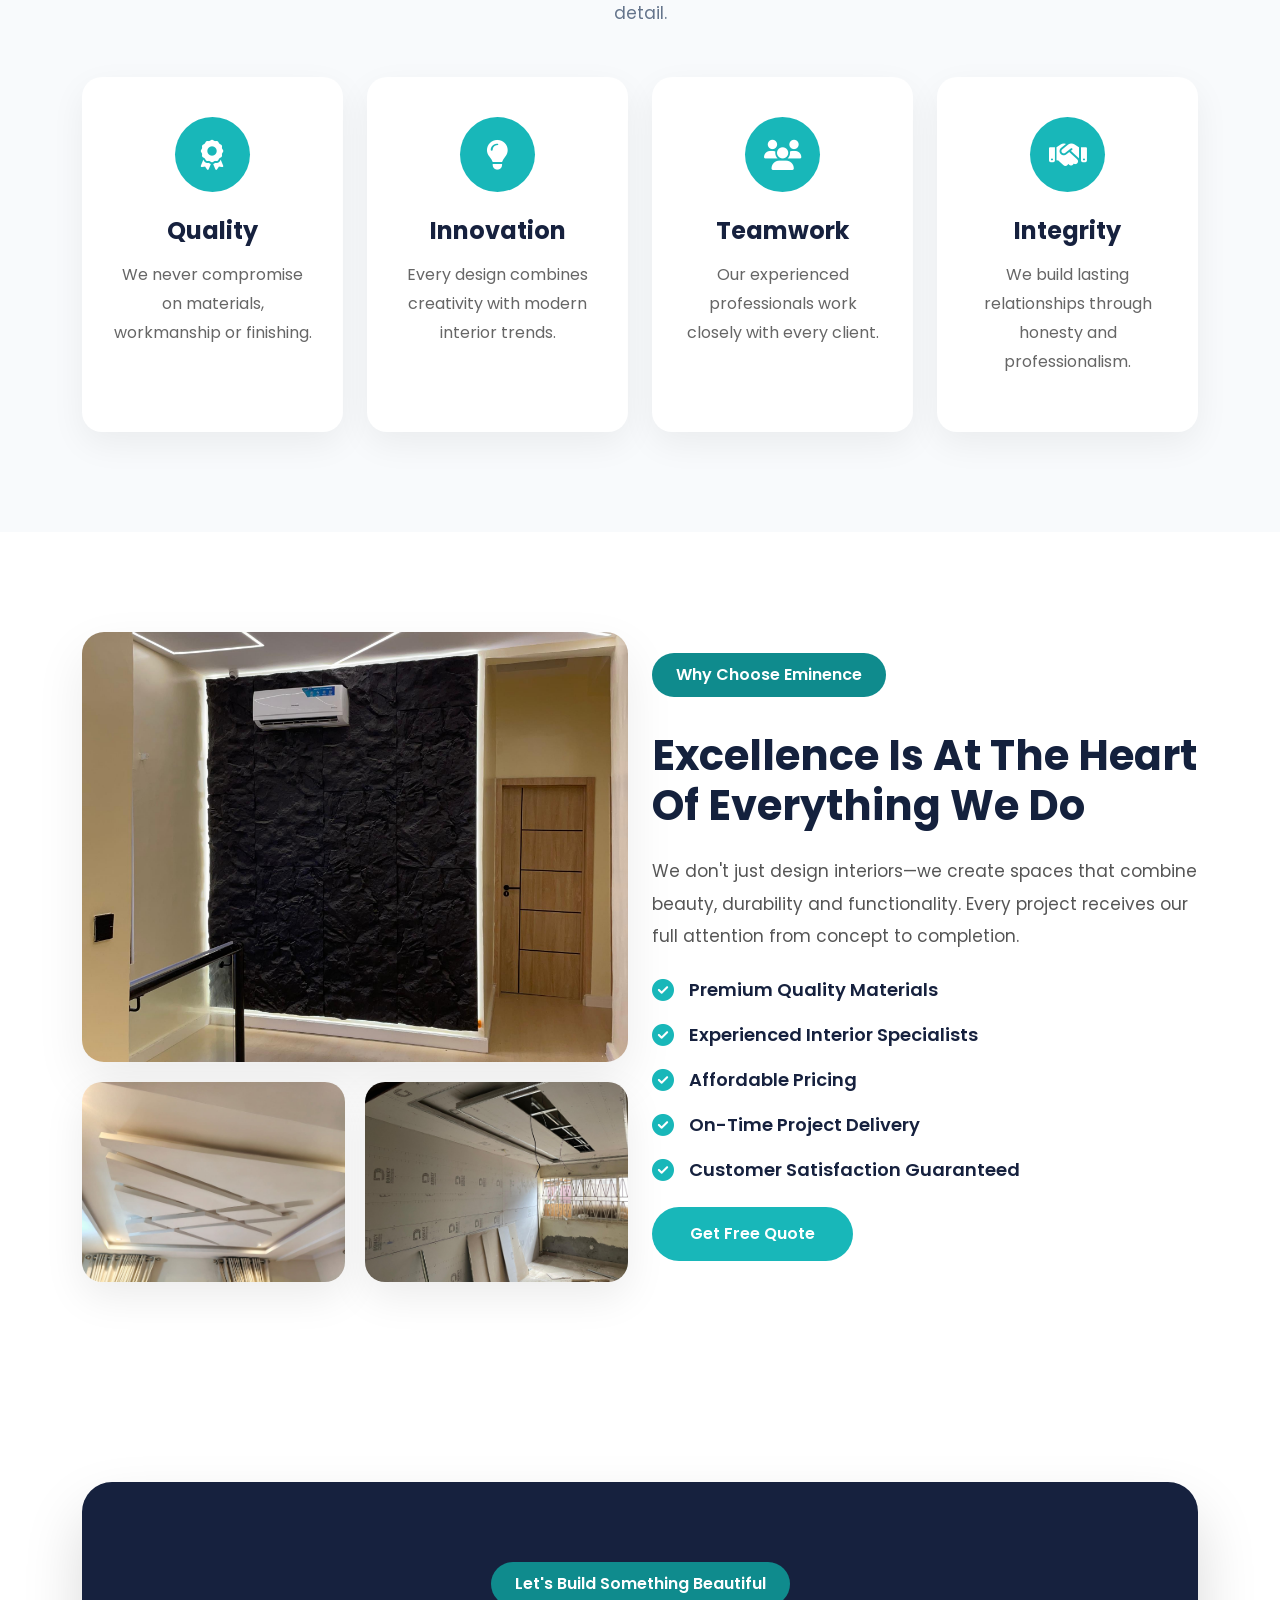
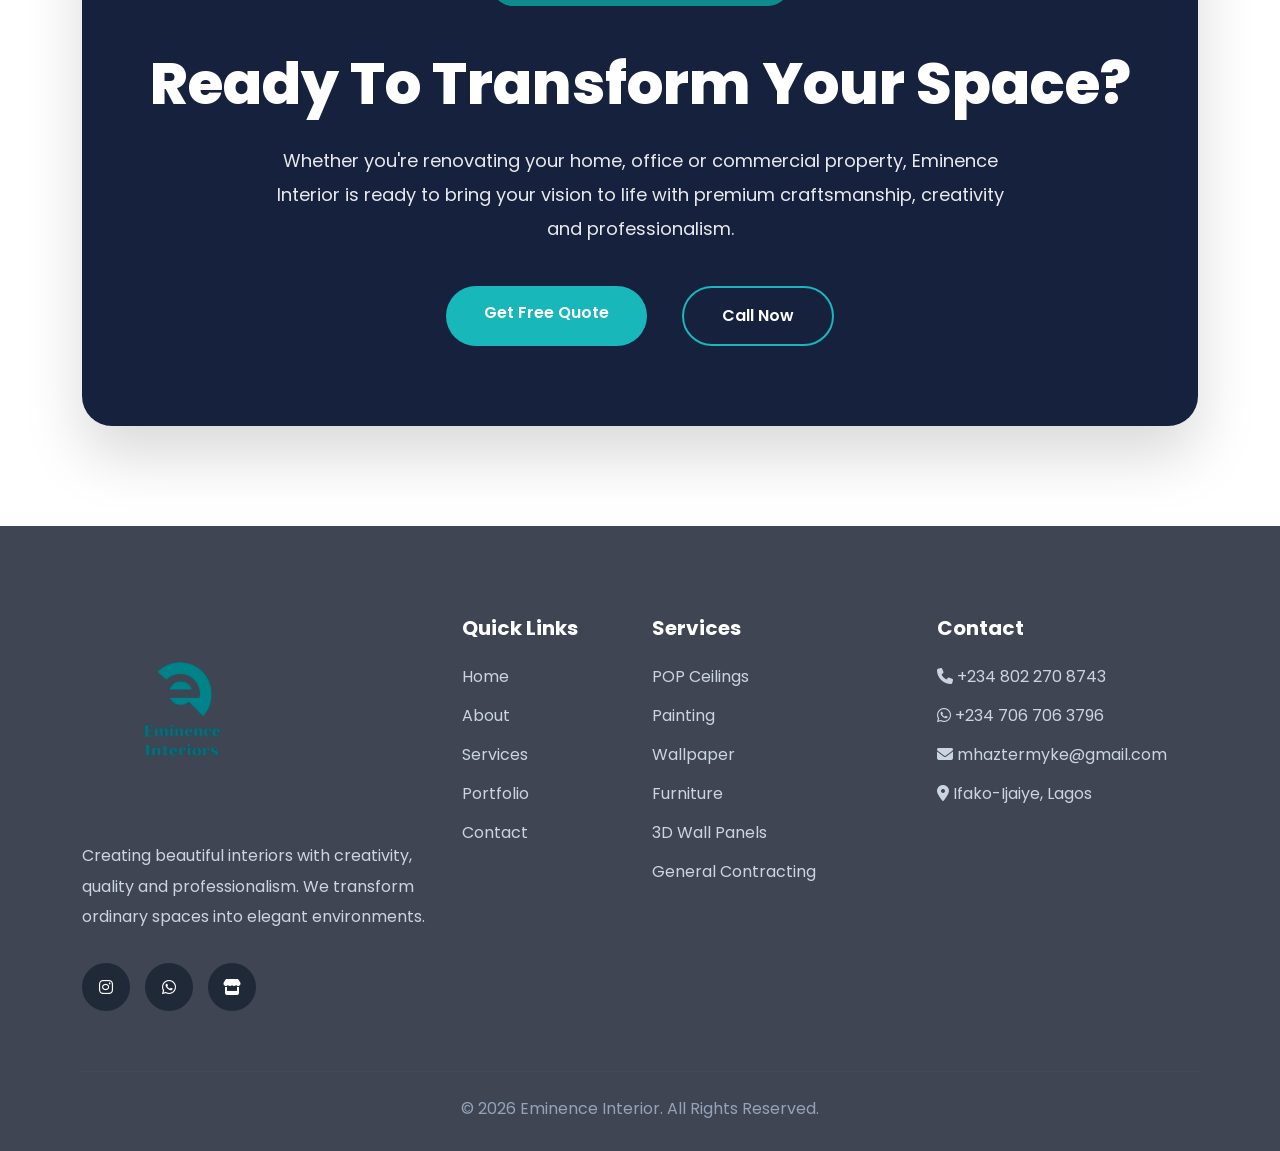
==== commit 59ac5543: "mobile responsiveness" ====
--- a/about.html
+++ b/about.html
@@ -782,3 +782,14 @@
     </div>
 
 </footer>
+
+<script>
+window.addEventListener("scroll", function () {
+    document.querySelector(".navbar").classList.toggle("scrolled", window.scrollY > 50);
+});
+</script>
+
+<script src="https://cdn.jsdelivr.net/npm/bootstrap@5.3.8/dist/js/bootstrap.bundle.min.js"></script>
+
+</body>
+</html>
--- a/css/style.css
+++ b/css/style.css
@@ -239,156 +239,12 @@
 
 }
 
+/* Legacy 768px block — kept minimal; detailed rules are in the
+   Global Responsive Improvements section at the bottom of this file */
 @media (max-width:768px){
 
-.hero{
-
+.service-content{
     text-align:center;
-
-}
-
-.hero h1{
-
-    font-size:38px;
-
-}
-
-.hero p{
-
-    font-size:16px;
-
-}
-
-.hero-btns{
-
-    display:flex;
-
-    flex-direction:column;
-
-    gap:15px;
-
-}
-
-.btn-main,
-
-.btn-outline-light{
-
-    width:100%;
-
-}
-.services{
-
-    padding:80px 0;
-
-}
-
-.service-content{
-
-    text-align:center;
-
-}
-
-.service-content h4{
-
-    font-size:22px;
-
-}
-
-.portfolio-preview{
-
-    padding:80px 0;
-
-}
-
-.portfolio-item img{
-
-    height:250px;
-
-}
-
-.contact-preview{
-
-    padding:80px 0;
-
-}
-
-.contact-preview .section-title,
-
-.contact-preview .section-description{
-
-    text-align:center;
-
-}
-
-.contact-preview .btn-main{
-
-    display:block;
-
-    width:fit-content;
-
-    margin:30px auto;
-
-}
-
-.contact-card{
-
-    padding:30px 20px;
-
-}
-
-.footer{
-
-    text-align:center;
-
-}
-
-.footer-logo{
-
-    margin:auto auto 25px;
-
-}
-
-.social-links{
-
-    justify-content:center;
-
-}
-
-
-.page-hero{
-
-    min-height:55vh;
-
-}
-
-.page-hero h1{
-
-    font-size:40px;
-
-}
-
-.page-hero p{
-
-    font-size:16px;
-
-}
-
-.about-cta-box{
-
-padding:50px 30px;
-
-}
-
-.about-cta-box h2{
-
-font-size:38px;
-
-}
-
-.about-cta-box p{
-
-font-size:16px;
-
 }
 
 }
@@ -1038,7 +894,7 @@
 
 .footer{
 
-    background:#111827;
+    background:#3f4552;
 
     color:#fff;
 
@@ -1772,4 +1628,1834 @@
 
     transform:translateY(-4px);
 
-}+}
+
+/*==============================
+        SERVICES HERO
+================================*/
+
+.services-hero{
+
+    position:relative;
+
+    background:url("../images/services/services6.png") center center/cover;
+
+    min-height:90vh;
+
+    display:flex;
+
+    align-items:center;
+
+    justify-content: center;
+
+    text-align: center;
+
+}
+
+.services-hero .hero-content{
+    max-width: 900px;
+    margin: 0 auto;
+    display: block;
+}
+
+.services-hero p{
+    font-size: 1.15rem;
+    line-height: 1.8;
+    color: rgba(255,255,255,.9);
+}
+
+.services-hero .overlay{
+
+    position:absolute;
+
+    inset:0;
+
+    background:rgba(22,33,62,.60);
+
+}
+
+.hero-buttons{
+    display:flex;
+    justify-content:center;
+    gap:20px;
+    flex-wrap:wrap;
+    margin-top:40px;
+}
+
+.btn-primary{
+    background:#16a5a5;
+    color:#fff;
+    padding:16px 34px;
+    border-radius:50px;
+    text-decoration:none;
+    font-weight:600;
+    transition:.3s;
+}
+
+.btn-primary:hover{
+    background:#0d8f8f;
+    transform:translateY(-3px);
+}
+
+.btn-secondary{
+    border:2px solid #16a5a5;
+    color:#fff;
+    padding:16px 34px;
+    border-radius:50px;
+    text-decoration:none;
+    font-weight:600;
+    transition:.3s;
+}
+
+.btn-secondary:hover{
+    background:#16a5a5;
+}
+
+.hero-content{
+    position: relative;
+    z-index: 2;
+    max-width: 850px;
+    margin: 0 auto;
+    padding-top: 70px;
+    color: #fff;
+    text-align: center;
+    animation: fadeUp 1s ease;
+
+}
+
+@keyframes fadeUp{
+
+from{
+
+opacity:0;
+
+transform:translateY(40px);
+
+}
+
+to{
+
+opacity:1;
+
+transform:translateY(0);
+
+}
+
+}
+ 
+.hero-content p{
+    font-size:19px;
+    line-height:1.8;
+    opacity:.95;
+    max-width:700px;
+    margin:25px auto 40px;
+}
+
+.hero-content h1{
+    font-size:64px;
+    font-weight:800;
+    line-height:1.15;
+    margin:25px auto;
+}
+
+.breadcrumb{
+
+    margin-top:30px;
+    text-align: center;
+    font-size:18px;
+
+}
+
+.breadcrumb a{
+
+    color:#18b7b9;
+
+    text-decoration:none;
+
+}
+
+.breadcrumb span{
+
+    margin:0 10px;
+
+}
+
+.breadcrumb strong{
+
+    color:#fff;
+
+}
+
+/*=========================
+     SERVICES PAGE
+==========================*/
+
+.services-main{
+
+padding:100px 0;
+
+background:#f8fafc;
+
+}
+
+.service-details-card{
+
+background:#fff;
+
+border-radius:22px;
+
+overflow:hidden;
+
+box-shadow:0 15px 40px rgba(0,0,0,.08);
+
+transition:.4s;
+
+height:100%;
+
+display:flex;
+
+flex-direction:column;
+
+}
+
+.service-details-card:hover{
+
+transform:translateY(-12px);
+
+box-shadow:0 25px 60px rgba(0,0,0,.15);
+
+}
+
+.service-details-card img{
+
+width:100%;
+
+height:260px;
+
+object-fit:cover;
+
+transition:.5s;
+
+}
+
+.service-details-card:hover img{
+
+transform:scale(1.08);
+
+}
+
+.service-body{
+
+padding:30px;
+
+}
+
+.service-icon{
+
+width:70px;
+
+height:70px;
+
+background:#18b7b9;
+
+border-radius:50%;
+
+display:flex;
+
+justify-content:center;
+
+align-items:center;
+
+color:#fff;
+
+font-size:28px;
+
+margin-bottom:20px;
+
+}
+
+.service-body h3{
+
+font-size:28px;
+
+font-weight:700;
+
+margin-bottom:18px;
+
+color:#16213E;
+
+}
+
+.service-body p{
+
+color:#666;
+
+line-height:1.9;
+
+margin-bottom:25px;
+
+}
+
+.service-body ul{
+
+list-style:none;
+
+padding:0;
+
+margin-bottom:30px;
+
+}
+
+.service-body ul li{
+
+margin-bottom:12px;
+
+font-weight:500;
+
+}
+
+.service-body ul li i{
+
+color:#18b7b9;
+
+margin-right:10px;
+
+}
+
+/*==============================
+        HOW WE WORK
+================================*/
+
+.work-process{
+    background:#ffffff;
+    padding:110px 0;
+}
+
+.process-card{
+    background:#fff;
+    padding:40px 30px;
+    border-radius:20px;
+    text-align:center;
+    box-shadow:0 15px 40px rgba(0,0,0,.08);
+    transition:.4s;
+    height:100%;
+}
+
+.process-card:hover{
+    transform:translateY(-10px);
+    box-shadow:0 25px 55px rgba(0,0,0,.15);
+}
+
+.process-icon{
+    width:80px;
+    height:80px;
+    background:#18b7b9;
+    color:#fff;
+    border-radius:50%;
+    display:flex;
+    justify-content:center;
+    align-items:center;
+    margin:0 auto 25px;
+    font-size:32px;
+}
+
+.process-card h4{
+    color:#16213E;
+    font-weight:700;
+    margin-bottom:15px;
+}
+
+.process-card p{
+    color:#666;
+    line-height:1.8;
+}
+
+/*==============================
+        SERVICES CTA
+================================*/
+
+.services-cta{
+
+    background:#16213E;
+
+    position:relative;
+
+    overflow:hidden;
+
+    padding:140px 0;
+
+}
+
+.services-cta::before{
+
+    content:"";
+
+    position:absolute;
+
+    width:350px;
+
+    height:350px;
+
+    background:rgba(24,183,185,.08);
+
+    border-radius:50%;
+
+    top:-120px;
+
+    left:-120px;
+
+}
+
+.services-cta::after{
+
+    content:"";
+
+    position:absolute;
+
+    width:300px;
+
+    height:300px;
+
+    background:rgba(24,183,185,.08);
+
+    border-radius:50%;
+
+    bottom:-100px;
+
+    right:-100px;
+
+}
+
+.cta-box{
+
+    position:relative;
+
+    z-index:2;
+
+    max-width:850px;
+
+    margin:auto;
+
+    text-align:center;
+
+    color:#fff;
+
+    padding:20px 0;
+
+}
+
+.cta-box h2{
+
+    font-size:56px;
+
+    font-weight:800;
+
+    margin:25px 0 30px;
+
+}
+
+.cta-box p{
+
+    font-size:19px;
+
+    line-height:1.9;
+
+    color:rgba(255,255,255,.85);
+
+    max-width:700px;
+
+    margin:0 auto 55px;
+
+}
+
+.cta-buttons{
+
+    display:flex;
+
+    justify-content:center;
+
+    gap:20px;
+
+    flex-wrap:wrap;
+
+}
+
+.btn-outline{
+
+    display:inline-block;
+
+    padding:16px 38px;
+
+    border:2px solid #18b7b9;
+
+    border-radius:50px;
+
+    color:#fff;
+
+    text-decoration:none;
+
+    font-weight:600;
+
+    transition:.35s;
+
+}
+
+.btn-outline:hover{
+
+    background:#18b7b9;
+
+    color:#fff;
+
+    transform:translateY(-4px);
+
+}
+
+/* ================================================
+   PORTFOLIO PAGE
+   Dark navy + teal accent, glassmorphism, luxury
+================================================ */
+
+/* ── Scroll Reveal ─────────────────────────────── */
+.reveal {
+    opacity: 0;
+    transform: translateY(40px);
+    transition: opacity 0.7s ease, transform 0.7s ease;
+}
+.reveal.visible {
+    opacity: 1;
+    transform: translateY(0);
+}
+
+/* ── Portfolio Hero ─────────────────────────────── */
+.portfolio-hero {
+    position: relative;
+    background: url("../images/portfolio/portfolio.png") center center / cover no-repeat;
+    min-height: 90vh;
+    display: flex;
+    align-items: center;
+    justify-content: center;
+    text-align: center;
+    margin-top: 80px;
+    overflow: hidden;
+}
+
+.portfolio-hero-overlay {
+    position: absolute;
+    inset: 0;
+    background: linear-gradient(
+        160deg,
+        rgba(11, 22, 55, 0.88) 0%,
+        rgba(10, 30, 50, 0.78) 100%
+    );
+}
+
+.portfolio-hero-content {
+    position: relative;
+    z-index: 2;
+    max-width: 860px;
+    margin: 0 auto;
+    padding: 80px 20px 60px;
+    color: #fff;
+    animation: fadeUp 1s ease;
+}
+
+.portfolio-hero-content h1 {
+    font-size: 70px;
+    font-weight: 800;
+    line-height: 1.12;
+    margin: 22px 0;
+}
+
+.portfolio-hero-content p {
+    font-size: 19px;
+    line-height: 1.85;
+    color: rgba(255, 255, 255, 0.88);
+    max-width: 700px;
+    margin: 0 auto 30px;
+}
+
+/* ── Gallery Section ─────────────────────────────── */
+.portfolio-gallery-section {
+    background: #f8fafc;
+    padding: 100px 0 110px;
+}
+
+.section-subtitle {
+    max-width: 650px;
+    margin: 0 auto;
+    color: #64748b;
+    font-size: 17px;
+    line-height: 1.85;
+}
+
+/* ── Filter Bar ─────────────────────────────────── */
+.filter-bar {
+    display: flex;
+    justify-content: center;
+    flex-wrap: wrap;
+    gap: 12px;
+    margin-bottom: 55px;
+}
+
+.filter-btn {
+    padding: 11px 28px;
+    border: 2px solid #18b7b9;
+    border-radius: 50px;
+    background: transparent;
+    color: #16213e;
+    font-weight: 600;
+    font-size: 15px;
+    cursor: pointer;
+    transition: all 0.35s ease;
+    font-family: 'Poppins', sans-serif;
+}
+
+.filter-btn:hover,
+.filter-btn.active {
+    background: #18b7b9;
+    color: #fff;
+    transform: translateY(-3px);
+    box-shadow: 0 10px 28px rgba(24, 183, 185, 0.35);
+}
+
+/* ── Portfolio Grid ──────────────────────────────── */
+.portfolio-grid {
+    display: grid;
+    grid-template-columns: repeat(3, 1fr);
+    gap: 28px;
+}
+
+.port-item {
+    animation: fadeUp 0.5s ease forwards;
+}
+
+.port-card {
+    position: relative;
+    border-radius: 22px;
+    overflow: hidden;
+    box-shadow: 0 15px 45px rgba(0, 0, 0, 0.10);
+    cursor: pointer;
+    height: 320px;
+    transition: transform 0.4s ease, box-shadow 0.4s ease;
+}
+
+.port-card:hover {
+    transform: translateY(-10px);
+    box-shadow: 0 30px 70px rgba(0, 0, 0, 0.18);
+}
+
+.port-card img {
+    width: 100%;
+    height: 100%;
+    object-fit: cover;
+    transition: transform 0.6s ease;
+    display: block;
+}
+
+.port-card:hover img {
+    transform: scale(1.1);
+}
+
+.port-overlay {
+    position: absolute;
+    inset: 0;
+    background: linear-gradient(
+        180deg,
+        rgba(10, 20, 50, 0.05) 0%,
+        rgba(10, 20, 50, 0.88) 100%
+    );
+    display: flex;
+    align-items: flex-end;
+    padding: 30px;
+    opacity: 0;
+    transition: opacity 0.4s ease;
+}
+
+.port-card:hover .port-overlay {
+    opacity: 1;
+}
+
+.port-overlay-content {
+    width: 100%;
+    transform: translateY(20px);
+    transition: transform 0.4s ease;
+}
+
+.port-card:hover .port-overlay-content {
+    transform: translateY(0);
+}
+
+.port-category {
+    display: inline-block;
+    background: rgba(24, 183, 185, 0.25);
+    backdrop-filter: blur(8px);
+    border: 1px solid rgba(24, 183, 185, 0.5);
+    color: #5ef0ee;
+    padding: 4px 14px;
+    border-radius: 50px;
+    font-size: 12px;
+    font-weight: 600;
+    letter-spacing: 0.5px;
+    margin-bottom: 10px;
+}
+
+.port-overlay-content h4 {
+    color: #fff;
+    font-size: 22px;
+    font-weight: 700;
+    margin: 0;
+    display: flex;
+    align-items: center;
+    justify-content: space-between;
+}
+
+.port-arrow {
+    width: 42px;
+    height: 42px;
+    border-radius: 50%;
+    background: #18b7b9;
+    display: flex;
+    align-items: center;
+    justify-content: center;
+    color: #fff;
+    text-decoration: none;
+    font-size: 18px;
+    flex-shrink: 0;
+    transition: background 0.3s, transform 0.3s;
+}
+
+.port-arrow:hover {
+    background: #0e9a9c;
+    transform: scale(1.12);
+    color: #fff;
+}
+
+/* ── Statistics Section ──────────────────────────── */
+.portfolio-stats {
+    position: relative;
+    background: url("../images/portfolio/portfolio8.png") center center / cover no-repeat;
+    padding: 120px 0;
+    overflow: hidden;
+}
+
+.stats-overlay {
+    position: absolute;
+    inset: 0;
+    background: rgba(10, 18, 42, 0.88);
+}
+
+.stat-card {
+    position: relative;
+    z-index: 2;
+    background: rgba(255, 255, 255, 0.05);
+    backdrop-filter: blur(14px);
+    -webkit-backdrop-filter: blur(14px);
+    border: 1px solid rgba(255, 255, 255, 0.10);
+    border-radius: 22px;
+    padding: 45px 30px;
+    text-align: center;
+    color: #fff;
+    transition: transform 0.4s ease, box-shadow 0.4s ease;
+}
+
+.stat-card:hover {
+    transform: translateY(-10px);
+    box-shadow: 0 20px 55px rgba(24, 183, 185, 0.2);
+    border-color: rgba(24, 183, 185, 0.35);
+}
+
+.stat-icon {
+    font-size: 38px;
+    color: #18b7b9;
+    margin-bottom: 18px;
+    line-height: 1;
+}
+
+.stat-number {
+    display: inline;
+    font-size: 64px;
+    font-weight: 800;
+    color: #fff;
+    line-height: 1;
+}
+
+.stat-plus {
+    display: inline;
+    font-size: 46px;
+    font-weight: 800;
+    color: #18b7b9;
+    line-height: 1;
+}
+
+.stat-label {
+    font-size: 16px;
+    color: rgba(255, 255, 255, 0.72);
+    font-weight: 500;
+    margin-top: 12px;
+    letter-spacing: 0.3px;
+}
+
+/* ── Testimonials ────────────────────────────────── */
+.testimonials-section {
+    background: #ffffff;
+    padding: 110px 0;
+}
+
+.testimonial-card {
+    background: #f8fafc;
+    border-radius: 24px;
+    padding: 44px 36px;
+    height: 100%;
+    transition: transform 0.4s ease, box-shadow 0.4s ease;
+    border: 1px solid rgba(24, 183, 185, 0.12);
+    position: relative;
+    overflow: hidden;
+}
+
+.testimonial-card::before {
+    content: "";
+    position: absolute;
+    top: 0;
+    left: 0;
+    right: 0;
+    height: 4px;
+    background: linear-gradient(90deg, #18b7b9, #0e6e90);
+    transform: scaleX(0);
+    transform-origin: left;
+    transition: transform 0.4s ease;
+    border-radius: 24px 24px 0 0;
+}
+
+.testimonial-card:hover::before {
+    transform: scaleX(1);
+}
+
+.testimonial-card:hover {
+    transform: translateY(-10px);
+    box-shadow: 0 25px 60px rgba(0, 0, 0, 0.1);
+}
+
+.testimonial-card.featured {
+    background: #16213e;
+    border-color: rgba(24, 183, 185, 0.3);
+}
+
+.testimonial-card.featured .testimonial-text {
+    color: rgba(255, 255, 255, 0.85);
+}
+
+.testimonial-card.featured .testimonial-author h6 {
+    color: #fff;
+}
+
+.testimonial-card.featured .testimonial-author span {
+    color: rgba(255, 255, 255, 0.6);
+}
+
+.quote-icon {
+    font-size: 36px;
+    color: #18b7b9;
+    margin-bottom: 22px;
+    opacity: 0.8;
+}
+
+.testimonial-text {
+    color: #555;
+    font-size: 16px;
+    line-height: 1.9;
+    margin-bottom: 28px;
+    font-style: italic;
+}
+
+.testimonial-stars {
+    color: #f59e0b;
+    font-size: 16px;
+    margin-bottom: 28px;
+    gap: 4px;
+    display: flex;
+}
+
+.testimonial-author {
+    display: flex;
+    align-items: center;
+    gap: 16px;
+}
+
+.author-avatar {
+    width: 52px;
+    height: 52px;
+    border-radius: 50%;
+    background: linear-gradient(135deg, #18b7b9, #0e6e90);
+    color: #fff;
+    display: flex;
+    align-items: center;
+    justify-content: center;
+    font-weight: 700;
+    font-size: 16px;
+    flex-shrink: 0;
+}
+
+.testimonial-author h6 {
+    font-size: 17px;
+    font-weight: 700;
+    color: #16213e;
+    margin: 0 0 4px;
+}
+
+.testimonial-author span {
+    font-size: 13px;
+    color: #94a3b8;
+    font-weight: 500;
+}
+
+/* ── Portfolio CTA ────────────────────────────────── */
+.portfolio-cta {
+    position: relative;
+    background: url("../images/portfolio/portfolio9.png") center center / cover no-repeat;
+    padding: 150px 0;
+    overflow: hidden;
+}
+
+.portfolio-cta-overlay {
+    position: absolute;
+    inset: 0;
+    background: rgba(10, 16, 40, 0.86);
+}
+
+.portfolio-cta-content {
+    position: relative;
+    z-index: 2;
+    max-width: 780px;
+    margin: 0 auto;
+    text-align: center;
+    color: #fff;
+}
+
+.portfolio-cta-content h2 {
+    font-size: 60px;
+    font-weight: 800;
+    line-height: 1.15;
+    margin: 25px 0 28px;
+}
+
+.portfolio-cta-content p {
+    font-size: 18px;
+    line-height: 1.9;
+    color: rgba(255, 255, 255, 0.82);
+    margin-bottom: 48px;
+}
+
+/* ── Portfolio Responsive ───────────────────────── */
+@media (max-width: 991px) {
+    .portfolio-hero {
+        margin-top: 70px;
+    }
+    .portfolio-grid {
+        grid-template-columns: repeat(2, 1fr);
+    }
+    .portfolio-hero-content h1 {
+        font-size: 52px;
+    }
+    .portfolio-cta-content h2 {
+        font-size: 46px;
+    }
+    .stat-number {
+        font-size: 50px;
+    }
+    .stat-plus {
+        font-size: 36px;
+    }
+}
+
+@media (max-width: 767px) {
+    .portfolio-hero {
+        margin-top: 65px;
+        min-height: 75vh;
+    }
+    .portfolio-hero-content h1 {
+        font-size: 38px;
+    }
+    .portfolio-hero-content p {
+        font-size: 16px;
+    }
+    .portfolio-grid {
+        grid-template-columns: 1fr;
+    }
+    .filter-bar {
+        gap: 8px;
+    }
+    .filter-btn {
+        padding: 9px 20px;
+        font-size: 13px;
+    }
+    .portfolio-cta-content h2 {
+        font-size: 36px;
+    }
+    .stat-card {
+        padding: 30px 20px;
+    }
+    .stat-number {
+        font-size: 42px;
+    }
+    .stat-plus {
+        font-size: 30px;
+    }
+    .testimonial-card {
+        padding: 32px 24px;
+    }
+    .port-card {
+        height: 280px;
+    }
+}
+
+@media (max-width: 480px) {
+    .portfolio-grid {
+        gap: 18px;
+    }
+    .portfolio-hero-content h1 {
+        font-size: 32px;
+    }
+    .portfolio-hero-content p {
+        font-size: 14px;
+    }
+    .portfolio-hero-content {
+        padding: 60px 16px 40px;
+    }
+}
+
+/* Portfolio page section padding adjustments */
+@media (max-width: 991px) {
+    .portfolio-gallery-section {
+        padding: 70px 0 80px;
+    }
+    .portfolio-stats {
+        padding: 90px 0;
+    }
+    .testimonials-section {
+        padding: 80px 0;
+    }
+    .portfolio-cta {
+        padding: 110px 0;
+    }
+    .portfolio-cta-content h2 {
+        font-size: 46px;
+    }
+}
+
+@media (max-width: 767px) {
+    .portfolio-gallery-section {
+        padding: 50px 0 60px;
+    }
+    .portfolio-stats {
+        padding: 60px 0;
+    }
+    .testimonials-section {
+        padding: 60px 0;
+    }
+    .portfolio-cta {
+        padding: 80px 0;
+    }
+    .portfolio-cta-content h2 {
+        font-size: 30px;
+        margin: 18px 0 20px;
+    }
+    .portfolio-cta-content p {
+        font-size: 15px;
+        margin-bottom: 30px;
+    }
+    .portfolio-cta-content .cta-buttons {
+        flex-direction: column;
+        align-items: center;
+    }
+    .portfolio-cta-content .btn-main,
+    .portfolio-cta-content .btn-outline {
+        width: 100%;
+        max-width: 280px;
+        text-align: center;
+    }
+}
+
+/* =======================================================
+   GLOBAL RESPONSIVE IMPROVEMENTS
+   Covers: index, about, services, portfolio
+   Breakpoints: 1200px (xl), 991px (lg), 768px (md), 480px (sm)
+======================================================= */
+
+/* ── Define section-padding utility ───────────────── */
+.section-padding {
+    padding: 100px 0;
+}
+
+/* ── Navbar mobile improvements ──────────────────── */
+@media (max-width: 991px) {
+    .navbar-brand img {
+        width: 110px;
+    }
+    .navbar-collapse {
+        background: rgba(13, 18, 35, 0.98);
+        padding: 16px 20px;
+        border-radius: 0 0 16px 16px;
+        margin-top: 10px;
+    }
+    .nav-link {
+        margin-left: 0;
+        padding: 10px 0;
+        border-bottom: 1px solid rgba(255,255,255,0.07);
+    }
+    .nav-link:last-child {
+        border-bottom: none;
+    }
+    .nav-link::after {
+        display: none;
+    }
+}
+
+/* ── Section title scaling ───────────────────────── */
+@media (max-width: 1199px) {
+    .section-title {
+        font-size: 2.2rem;
+    }
+}
+
+@media (max-width: 991px) {
+    .section-title {
+        font-size: 2rem;
+    }
+    .section-description,
+    .section-subtitle {
+        font-size: 16px;
+    }
+}
+
+@media (max-width: 767px) {
+    .section-title {
+        font-size: 1.75rem;
+    }
+}
+
+/* ── Hero section (index.html) ───────────────────── */
+@media (max-width: 1199px) {
+    .hero h1 {
+        font-size: 58px;
+    }
+    .hero .container {
+        padding-top: 80px;
+    }
+}
+
+@media (max-width: 991px) {
+    .hero {
+        margin-top: 70px;
+    }
+    .hero .container {
+        padding-top: 60px;
+    }
+    .hero h1 {
+        font-size: 48px;
+    }
+    .hero p {
+        font-size: 16px;
+        max-width: 100%;
+    }
+}
+
+@media (max-width: 767px) {
+    .hero {
+        text-align: center;
+        margin-top: 65px;
+    }
+    .hero .container {
+        padding-top: 40px;
+    }
+    .hero h1 {
+        font-size: 34px;
+        line-height: 1.25;
+    }
+    .hero p {
+        font-size: 15px;
+        margin: 0 auto;
+    }
+    .hero-btns {
+        display: flex;
+        flex-direction: column;
+        align-items: center;
+        gap: 14px;
+        margin-top: 28px;
+    }
+    .hero-btns .btn-main,
+    .hero-btns .btn-outline-light {
+        width: 100%;
+        max-width: 320px;
+        text-align: center;
+        padding: 13px 24px;
+    }
+}
+
+@media (max-width: 480px) {
+    .hero h1 {
+        font-size: 28px;
+    }
+    .hero-tag {
+        font-size: 13px;
+        padding: 6px 14px;
+    }
+}
+
+/* ── About section (index.html) ─────────────────── */
+@media (max-width: 991px) {
+    .about {
+        padding: 80px 0;
+    }
+    .about-img {
+        height: 420px;
+    }
+    .about-features p {
+        font-size: 16px;
+    }
+}
+
+@media (max-width: 767px) {
+    .about {
+        padding: 60px 0;
+    }
+    .about-img {
+        height: 300px;
+        border-radius: 16px;
+    }
+    .about-text {
+        font-size: 15px;
+    }
+    .about-features {
+        margin-top: 24px;
+    }
+    .about-features p {
+        font-size: 15px;
+        margin-bottom: 12px;
+    }
+}
+
+/* ── Why Us section (index.html) ─────────────────── */
+@media (max-width: 991px) {
+    .why-us {
+        padding: 80px 0;
+    }
+    .why-image img {
+        height: 220px;
+    }
+}
+
+@media (max-width: 767px) {
+    .why-us {
+        padding: 60px 0;
+    }
+    .why-content {
+        padding: 20px;
+    }
+    .why-content h4 {
+        font-size: 20px;
+    }
+}
+
+/* ── Services section (index.html) ──────────────── */
+@media (max-width: 991px) {
+    .services {
+        padding: 80px 0;
+    }
+    .service-card img {
+        height: 220px;
+    }
+    .service-content h4 {
+        font-size: 20px;
+    }
+}
+
+@media (max-width: 767px) {
+    .services {
+        padding: 60px 0;
+    }
+    .service-content {
+        padding: 20px;
+    }
+}
+
+/* ── Portfolio preview (index.html) ─────────────── */
+@media (max-width: 991px) {
+    .portfolio-preview {
+        padding: 80px 0;
+    }
+    .portfolio-item img {
+        height: 260px;
+    }
+}
+
+@media (max-width: 767px) {
+    .portfolio-preview {
+        padding: 60px 0;
+    }
+    .portfolio-item img {
+        height: 220px;
+    }
+}
+
+/* ── Contact preview (index.html) ───────────────── */
+@media (max-width: 991px) {
+    .contact-preview {
+        padding: 80px 0;
+    }
+    .contact-card {
+        padding: 28px 20px;
+    }
+    .contact-card i {
+        font-size: 34px;
+    }
+    .contact-card h5 {
+        font-size: 18px;
+    }
+}
+
+@media (max-width: 767px) {
+    .contact-preview {
+        padding: 60px 0;
+        text-align: center;
+    }
+    .contact-preview .section-title,
+    .contact-preview .section-description {
+        text-align: center;
+    }
+    .contact-preview .btn-main {
+        display: block;
+        width: fit-content;
+        margin: 24px auto 0;
+    }
+    .contact-card {
+        padding: 24px 16px;
+    }
+}
+
+/* ── CTA section (index.html) ───────────────────── */
+@media (max-width: 1199px) {
+    .cta-content h2 {
+        font-size: 46px;
+    }
+}
+
+@media (max-width: 991px) {
+    .cta-section {
+        padding: 100px 0;
+    }
+    .cta-content h2 {
+        font-size: 38px;
+    }
+    .cta-content p {
+        font-size: 16px;
+    }
+}
+
+@media (max-width: 767px) {
+    .cta-section {
+        padding: 70px 0;
+    }
+    .cta-content h2 {
+        font-size: 30px;
+        margin: 18px 0;
+    }
+    .cta-content p {
+        font-size: 15px;
+        margin-bottom: 30px;
+    }
+    .cta-buttons {
+        gap: 14px;
+    }
+    .btn-main,
+    .btn-outline {
+        width: 100%;
+        max-width: 280px;
+        text-align: center;
+        padding: 13px 24px;
+    }
+}
+
+/* ── Page hero (about, services) ─────────────────── */
+@media (max-width: 1199px) {
+    .page-hero h1 {
+        font-size: 52px;
+    }
+}
+
+@media (max-width: 991px) {
+    .page-hero {
+        min-height: 70vh;
+        padding-top: 100px;
+        padding-bottom: 80px;
+        margin-top: 70px;
+    }
+    .page-hero h1 {
+        font-size: 44px;
+    }
+    .page-hero p {
+        font-size: 17px;
+    }
+}
+
+@media (max-width: 767px) {
+    .page-hero {
+        min-height: auto;
+        padding: 90px 0 60px;
+        margin-top: 65px;
+    }
+    .page-hero h1 {
+        font-size: 32px;
+        margin: 18px 0;
+    }
+    .page-hero p {
+        font-size: 15px;
+    }
+    .breadcrumb {
+        margin-top: 24px;
+        font-size: 15px;
+        flex-wrap: wrap;
+    }
+}
+
+@media (max-width: 480px) {
+    .page-hero h1 {
+        font-size: 27px;
+    }
+}
+
+/* ── Company story (about.html) ─────────────────── */
+@media (max-width: 991px) {
+    .company-story {
+        padding: 80px 0;
+    }
+    .story-image img {
+        height: 420px;
+    }
+    .section-padding {
+        padding: 80px 0;
+    }
+}
+
+@media (max-width: 767px) {
+    .company-story {
+        padding: 60px 0;
+    }
+    .story-image img {
+        height: 260px;
+        border-radius: 16px;
+    }
+    .story-image {
+        border-radius: 16px;
+    }
+    .story-text {
+        font-size: 15px;
+    }
+    .feature-box {
+        padding: 14px 16px;
+    }
+    .feature-box span {
+        font-size: 14px;
+    }
+    .section-padding {
+        padding: 60px 0;
+    }
+}
+
+/* ── Process cards (about + services) ───────────── */
+@media (max-width: 991px) {
+    .process-card {
+        padding: 35px 24px;
+    }
+    .process-icon {
+        width: 70px;
+        height: 70px;
+        font-size: 26px;
+    }
+    .process-card h4 {
+        font-size: 20px;
+    }
+}
+
+@media (max-width: 767px) {
+    .process-card {
+        padding: 28px 20px;
+    }
+    .process-number {
+        font-size: 30px;
+    }
+    .process-icon {
+        width: 60px;
+        height: 60px;
+        font-size: 22px;
+        margin-bottom: 18px;
+    }
+    .process-card h4 {
+        font-size: 18px;
+        margin-bottom: 12px;
+    }
+}
+
+/* ── Core values (about.html) ───────────────────── */
+@media (max-width: 991px) {
+    .core-values {
+        margin-top: 0;
+    }
+    .value-card {
+        padding: 30px 24px;
+    }
+    .value-icon {
+        width: 65px;
+        height: 65px;
+    }
+}
+
+@media (max-width: 767px) {
+    .value-card {
+        padding: 24px 18px;
+    }
+    .value-icon {
+        width: 56px;
+        height: 56px;
+        margin-bottom: 18px;
+    }
+    .value-icon i {
+        font-size: 24px;
+    }
+    .value-card h4 {
+        font-size: 18px;
+    }
+}
+
+/* ── Why Eminence (about.html) ──────────────────── */
+@media (max-width: 991px) {
+    .img-large {
+        height: 320px;
+    }
+    .small-images img {
+        height: 160px;
+    }
+    .choose-item {
+        font-size: 16px;
+    }
+}
+
+@media (max-width: 767px) {
+    .img-large {
+        height: 240px;
+        border-radius: 16px;
+    }
+    .small-images {
+        gap: 12px;
+    }
+    .small-images img {
+        height: 130px;
+        border-radius: 14px;
+    }
+    .image-grid {
+        gap: 12px;
+    }
+    .choose-item {
+        font-size: 15px;
+        gap: 10px;
+    }
+    .choose-item i {
+        font-size: 18px;
+    }
+}
+
+/* ── About CTA (about.html) ─────────────────────── */
+@media (max-width: 1199px) {
+    .about-cta-box h2 {
+        font-size: 46px;
+    }
+}
+
+@media (max-width: 991px) {
+    .about-cta {
+        padding: 70px 0;
+    }
+    .about-cta-box {
+        padding: 60px 40px;
+        border-radius: 20px;
+    }
+    .about-cta-box h2 {
+        font-size: 38px;
+        margin: 18px 0;
+    }
+    .about-cta-box p {
+        font-size: 16px;
+    }
+}
+
+@media (max-width: 767px) {
+    .about-cta {
+        padding: 50px 0;
+    }
+    .about-cta-box {
+        padding: 40px 24px;
+        border-radius: 16px;
+    }
+    .about-cta-box h2 {
+        font-size: 28px;
+        margin: 14px 0;
+    }
+    .about-cta-box p {
+        font-size: 15px;
+    }
+    .about-cta-box .cta-buttons {
+        flex-direction: column;
+        align-items: center;
+    }
+    .about-cta-box .btn-main,
+    .about-cta-box .btn-outline {
+        width: 100%;
+        max-width: 280px;
+        text-align: center;
+    }
+}
+
+/* ── Services hero ───────────────────────────────── */
+@media (max-width: 1199px) {
+    .hero-content h1 {
+        font-size: 52px;
+    }
+}
+
+@media (max-width: 991px) {
+    .services-hero {
+        min-height: 70vh;
+    }
+    .hero-content {
+        padding-top: 50px;
+    }
+    .hero-content h1 {
+        font-size: 42px;
+    }
+    .hero-content p {
+        font-size: 16px;
+        margin: 18px auto 30px;
+    }
+    .hero-buttons {
+        gap: 14px;
+        margin-top: 28px;
+    }
+    .btn-primary,
+    .btn-secondary {
+        padding: 13px 26px;
+        font-size: 15px;
+    }
+}
+
+@media (max-width: 767px) {
+    .services-hero {
+        min-height: auto;
+        padding: 50px 0;
+    }
+    .hero-content {
+        padding-top: 30px;
+    }
+    .hero-content h1 {
+        font-size: 30px;
+        line-height: 1.25;
+        margin: 16px auto;
+    }
+    .hero-content p {
+        font-size: 15px;
+        margin: 14px auto 24px;
+    }
+    .hero-buttons {
+        flex-direction: column;
+        align-items: center;
+    }
+    .btn-primary,
+    .btn-secondary {
+        width: 100%;
+        max-width: 280px;
+        text-align: center;
+        padding: 12px 20px;
+        font-size: 14px;
+    }
+}
+
+@media (max-width: 480px) {
+    .hero-content h1 {
+        font-size: 26px;
+    }
+}
+
+/* ── Service detail cards (services.html) ────────── */
+@media (max-width: 991px) {
+    .services-main {
+        padding: 80px 0;
+    }
+    .service-details-card img {
+        height: 220px;
+    }
+    .service-body h3 {
+        font-size: 22px;
+    }
+    .service-body {
+        padding: 24px;
+    }
+}
+
+@media (max-width: 767px) {
+    .services-main {
+        padding: 60px 0;
+    }
+    .service-details-card img {
+        height: 200px;
+    }
+    .service-body h3 {
+        font-size: 20px;
+        margin-bottom: 12px;
+    }
+    .service-body p {
+        font-size: 14px;
+        margin-bottom: 18px;
+    }
+    .service-body ul li {
+        font-size: 14px;
+        margin-bottom: 8px;
+    }
+    .service-icon {
+        width: 58px;
+        height: 58px;
+        font-size: 22px;
+        margin-bottom: 16px;
+    }
+}
+
+/* ── Services CTA (services.html) ───────────────── */
+@media (max-width: 1199px) {
+    .cta-box h2 {
+        font-size: 44px;
+    }
+}
+
+@media (max-width: 991px) {
+    .services-cta {
+        padding: 100px 0;
+    }
+    .cta-box h2 {
+        font-size: 36px;
+    }
+    .cta-box p {
+        font-size: 16px;
+        margin-bottom: 36px;
+    }
+}
+
+@media (max-width: 767px) {
+    .services-cta {
+        padding: 70px 0;
+    }
+    .cta-box h2 {
+        font-size: 28px;
+        margin: 18px 0 20px;
+    }
+    .cta-box p {
+        font-size: 15px;
+        margin-bottom: 28px;
+    }
+    .cta-box .cta-buttons {
+        flex-direction: column;
+        align-items: center;
+    }
+    .cta-box .btn-main,
+    .cta-box .btn-outline {
+        width: 100%;
+        max-width: 280px;
+        text-align: center;
+    }
+}
+
+/* ── Footer responsive ────────────────────────────── */
+@media (max-width: 991px) {
+    .footer {
+        padding: 70px 0 24px;
+    }
+    .footer-logo {
+        width: 160px;
+    }
+    .footer h5 {
+        margin-bottom: 18px;
+        margin-top: 8px;
+    }
+}
+
+@media (max-width: 767px) {
+    .footer {
+        padding: 56px 0 20px;
+        text-align: center;
+    }
+    .footer-logo {
+        margin: 0 auto 20px;
+        display: block;
+    }
+    .footer-text {
+        font-size: 14px;
+        margin-bottom: 20px;
+    }
+    .social-links {
+        justify-content: center;
+        margin-bottom: 8px;
+    }
+    .social-links a {
+        width: 42px;
+        height: 42px;
+    }
+    .footer h5 {
+        margin-top: 16px;
+        margin-bottom: 14px;
+    }
+    .footer ul li {
+        margin-bottom: 10px;
+    }
+    .footer ul li a i {
+        margin-right: 8px;
+    }
+    .footer hr {
+        margin: 40px 0 18px;
+    }
+    .footer-bottom {
+        font-size: 13px;
+    }
+}
+
+/* ── General spacing fixes for mobile ───────────── */
+@media (max-width: 767px) {
+    .py-5 {
+        padding-top: 50px !important;
+        padding-bottom: 50px !important;
+    }
+    .mb-5 {
+        margin-bottom: 36px !important;
+    }
+    .mt-5 {
+        margin-top: 36px !important;
+    }
+    .gy-5 {
+        --bs-gutter-y: 2rem;
+    }
+    .g-4 {
+        --bs-gutter-x: 1rem;
+        --bs-gutter-y: 1rem;
+    }
+    /* Buttons consistent sizing on mobile */
+    .btn-main {
+        padding: 12px 28px;
+        font-size: 14px;
+    }
+}
+
+@media (max-width: 480px) {
+    .py-5 {
+        padding-top: 40px !important;
+        padding-bottom: 40px !important;
+    }
+    .section-tag {
+        font-size: 13px;
+        padding: 8px 18px;
+    }
+}
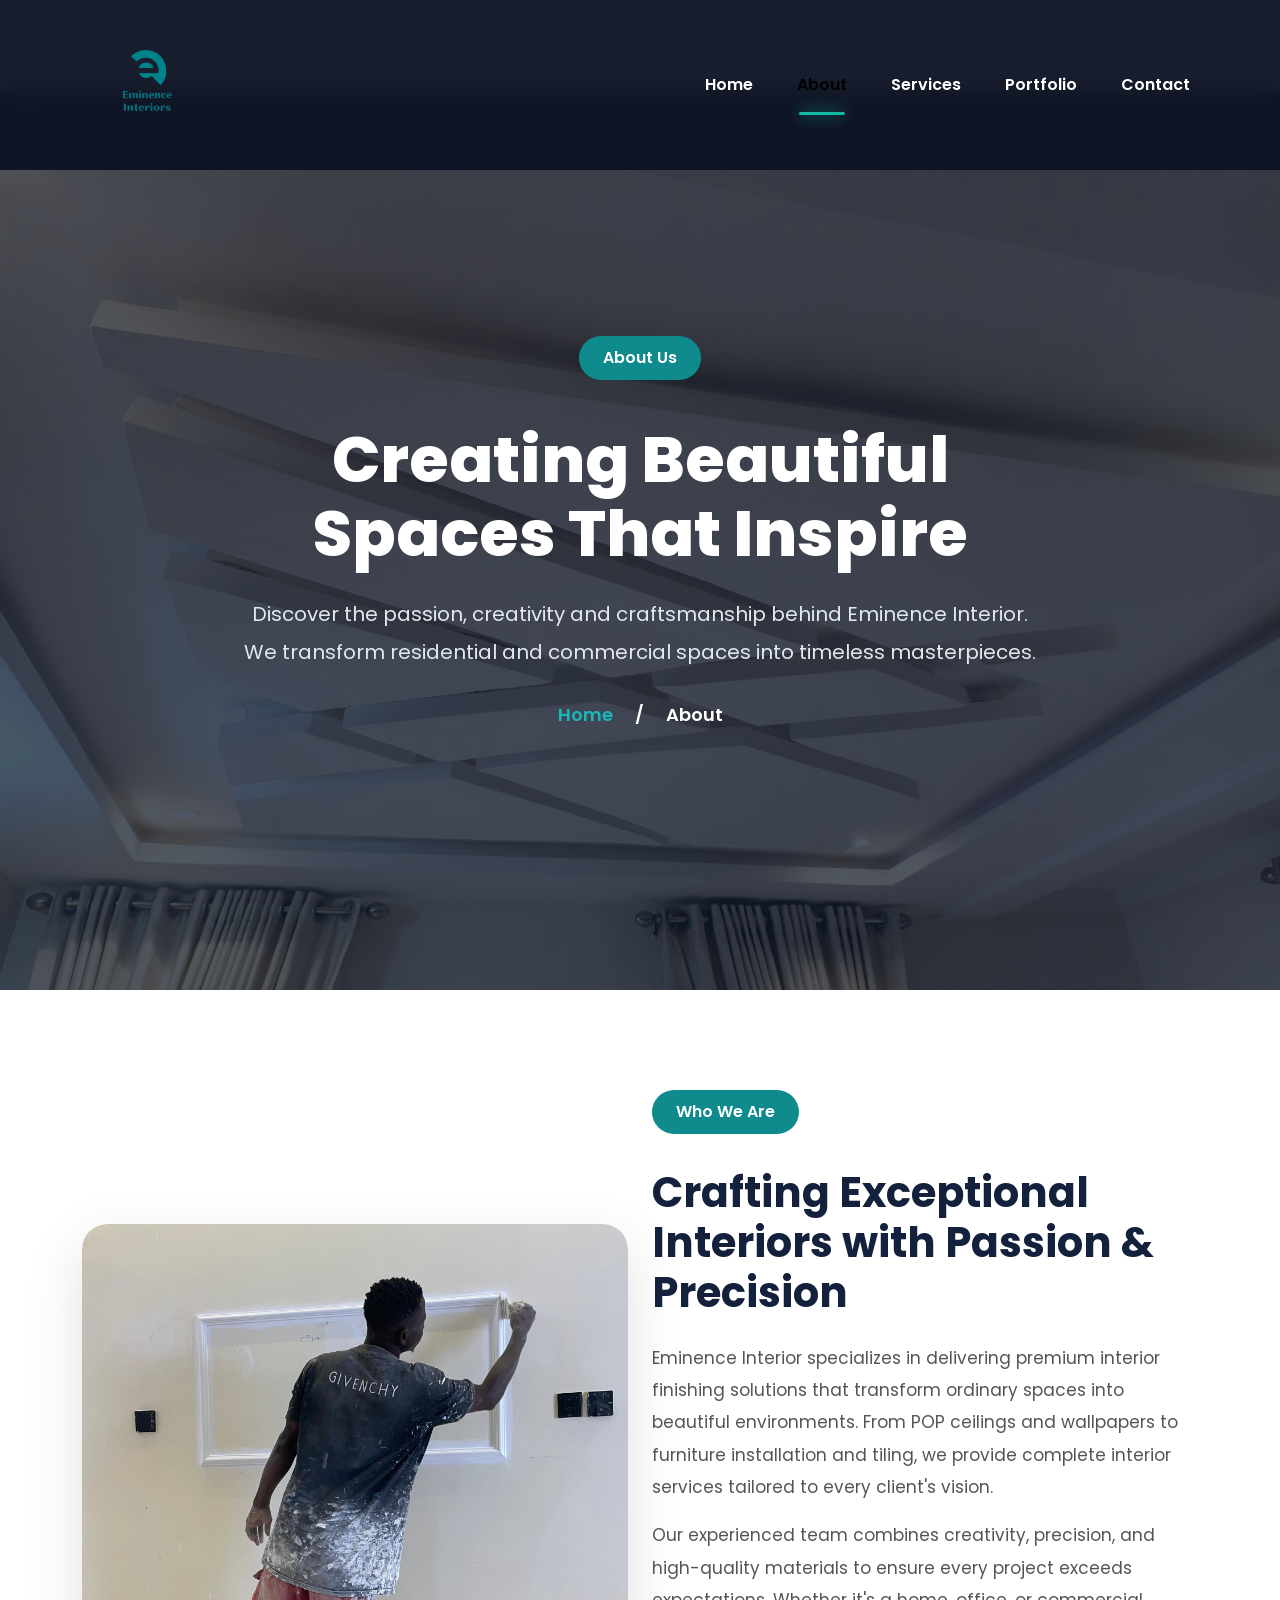
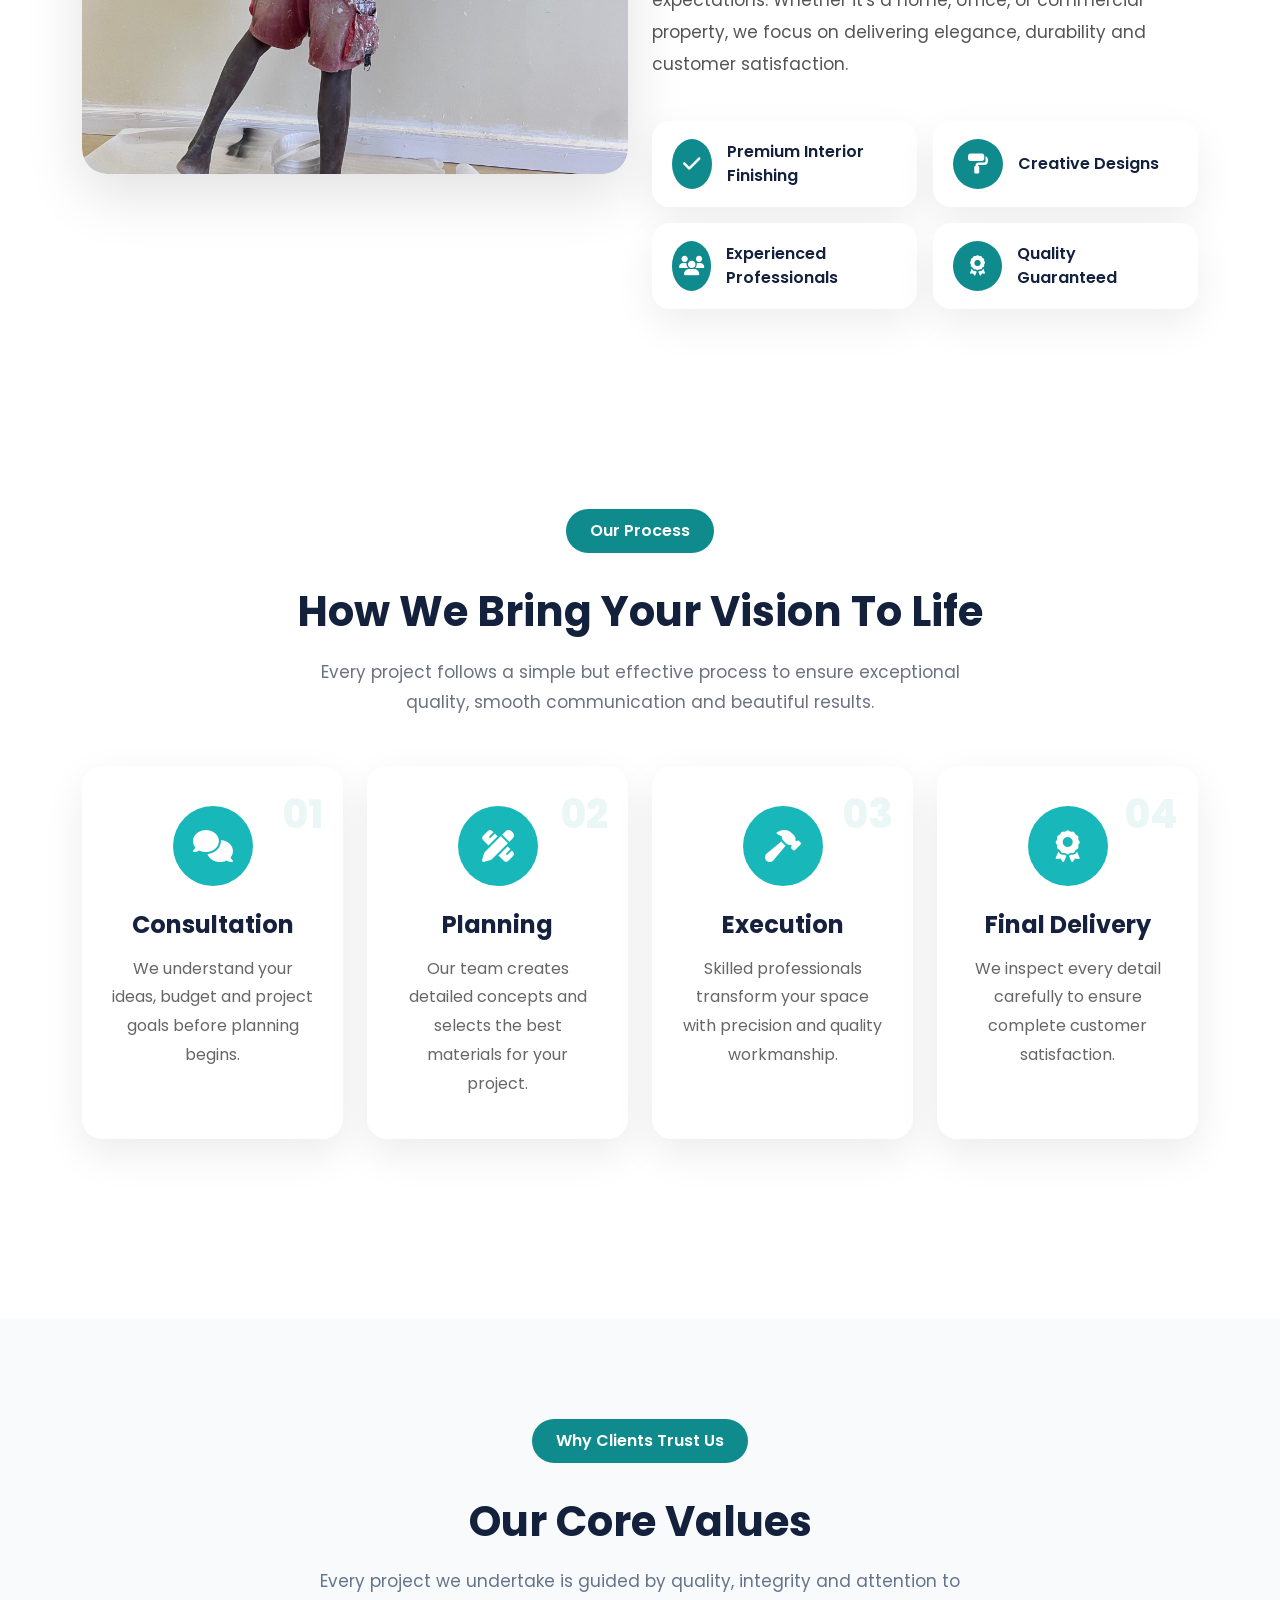
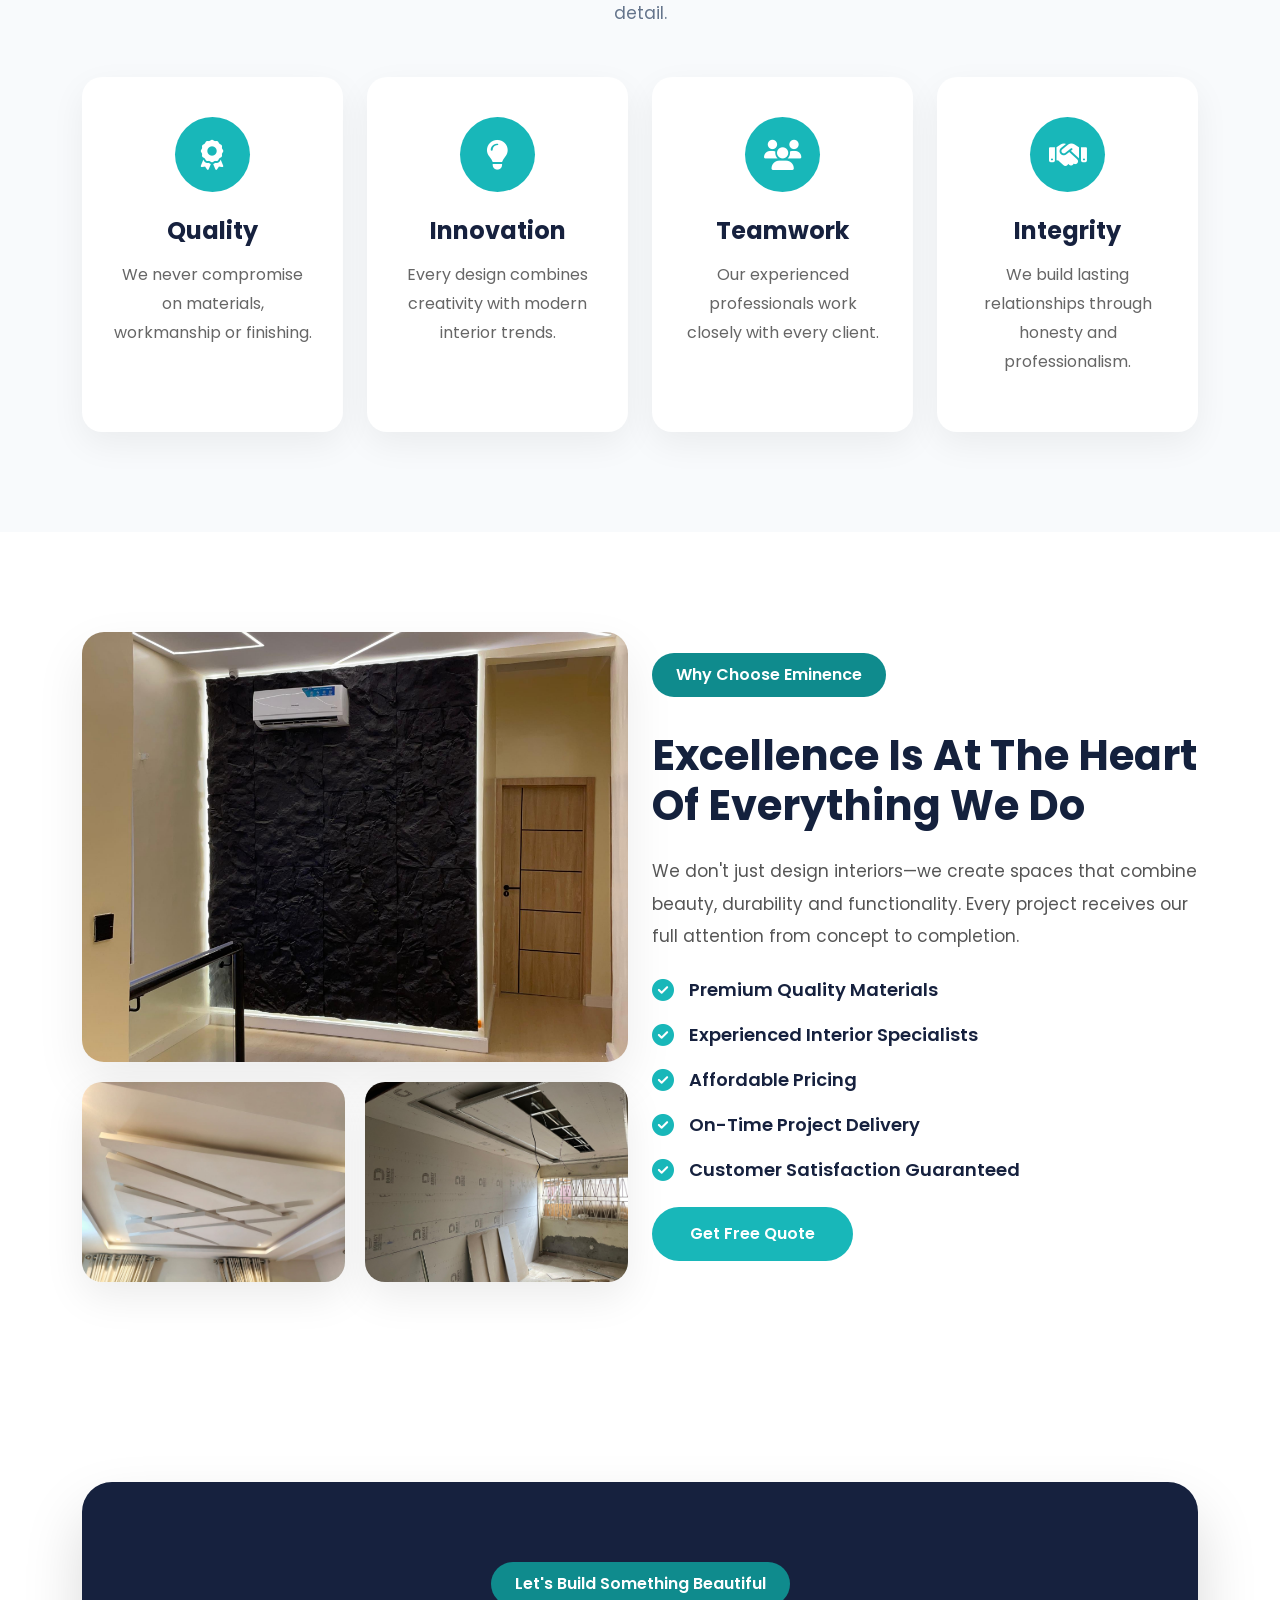
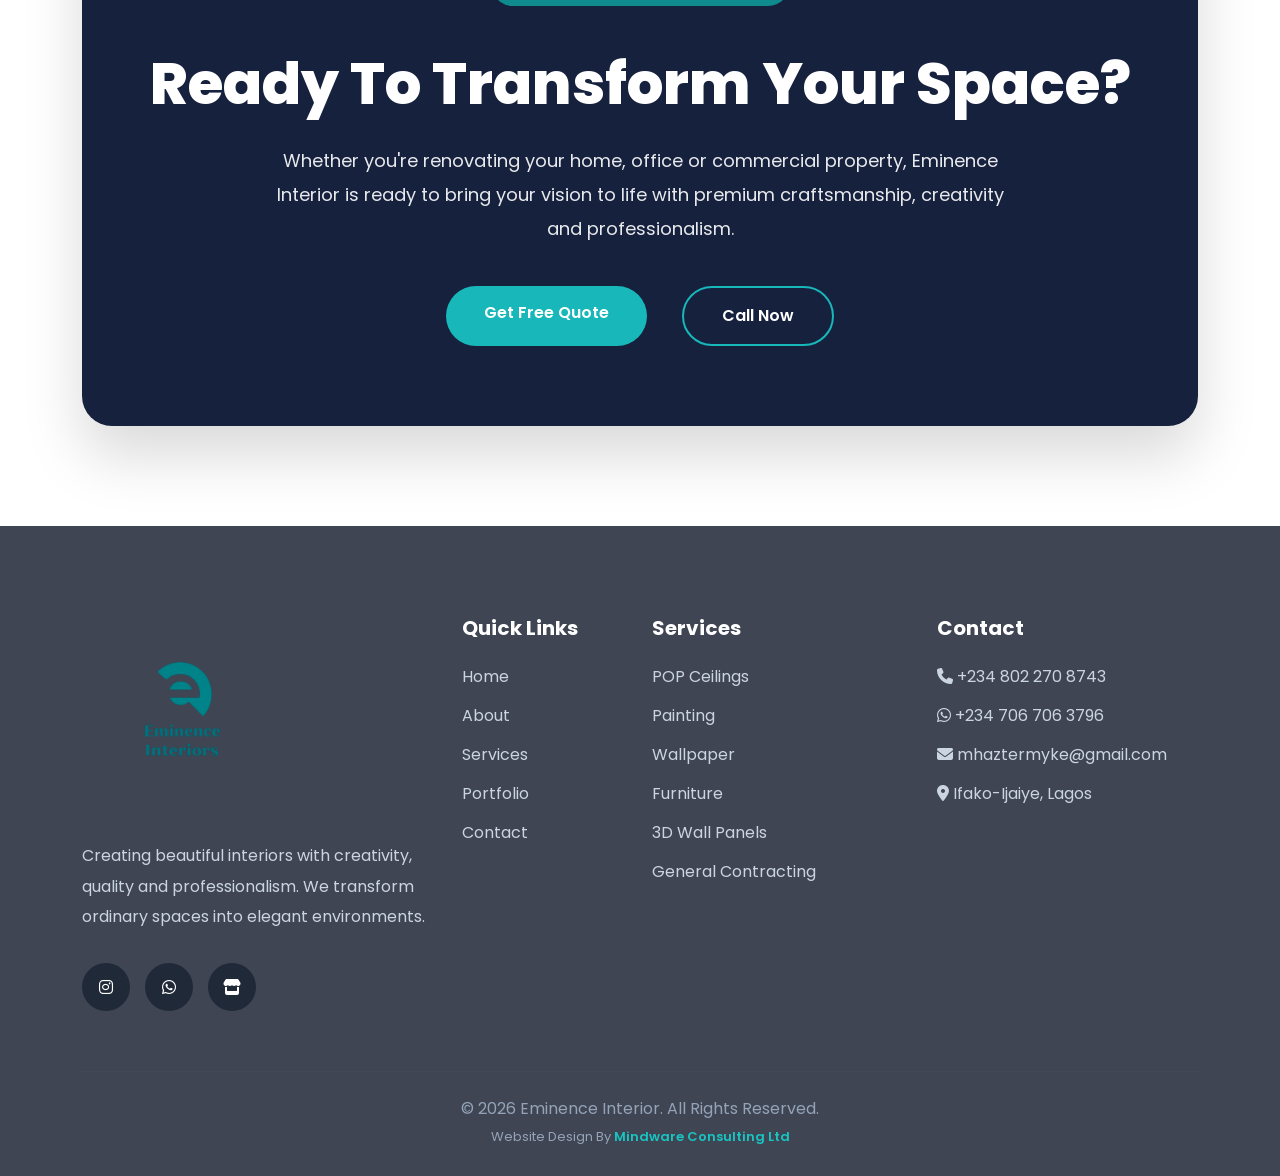
==== commit 0a1d7892: "Add contact page, clean URLs, Mindware footer credit, .htaccess rewrites - Built full contact page (" ====
--- a/about.html
+++ b/about.html
@@ -39,7 +39,7 @@
 
     <div class="container">
 
-        <a class="navbar-brand" href="index.html">
+        <a class="navbar-brand" href="/">
 
             <img src="images/logo/logo.png" alt="Logo">
 
@@ -59,23 +59,23 @@
             <ul class="navbar-nav ms-auto">
 
                 <li class="nav-item">
-                    <a class="nav-link" href="index.html">Home</a>
+                    <a class="nav-link" href="/">Home</a>
                 </li>
 
                 <li class="nav-item">
-                    <a class="nav-link active " href="about.html">About</a>
+                    <a class="nav-link active " href="/about">About</a>
                 </li>
 
                 <li class="nav-item">
-                    <a class="nav-link" href="services.html">Services</a>
+                    <a class="nav-link" href="/services">Services</a>
                 </li>
 
                 <li class="nav-item">
-                    <a class="nav-link" href="portfolio.html">Portfolio</a>
+                    <a class="nav-link" href="/portfolio">Portfolio</a>
                 </li>
 
                 <li class="nav-item">
-                    <a class="nav-link" href="contact.html">Contact</a>
+                    <a class="nav-link" href="/contact">Contact</a>
                 </li>
 
             </ul>
@@ -117,7 +117,7 @@
 
             <div class="breadcrumb">
 
-                <a href="index.html">
+                <a href="/">
 
                     Home
 
@@ -571,7 +571,7 @@
 
                 </div>
 
-                <a href="contact.html" class="btn-main mt-4">
+                <a href="/contact" class="btn-main mt-4">
 
                     Get Free Quote
 
@@ -612,7 +612,7 @@
 
             <div class="cta-buttons">
 
-                <a href="contact.html" class="btn-main">
+                <a href="/contact" class="btn-main">
                     Get Free Quote
                 </a>
 
@@ -683,15 +683,15 @@
 
                 <ul>
 
-                    <li><a href="index.html">Home</a></li>
-
-                    <li><a href="about.html">About</a></li>
-
-                    <li><a href="services.html">Services</a></li>
-
-                    <li><a href="portfolio.html">Portfolio</a></li>
-
-                    <li><a href="contact.html">Contact</a></li>
+                    <li><a href="/">Home</a></li>
+
+                    <li><a href="/about">About</a></li>
+
+                    <li><a href="/services">Services</a></li>
+
+                    <li><a href="/portfolio">Portfolio</a></li>
+
+                    <li><a href="/contact">Contact</a></li>
 
                 </ul>
 
@@ -775,7 +775,15 @@
 
         <div class="footer-bottom">
 
-            © 2026 Eminence Interior. All Rights Reserved.
+            <p style="margin-bottom:6px;">© 2026 Eminence Interior. All Rights Reserved.</p>
+            <p style="font-size:13px;color:#94a3b8;margin:0;">
+                Website Design By
+                <a href="https://mindwareconsult.com.ng/" target="_blank" rel="noopener noreferrer"
+                   style="color:#18c5c2;font-weight:600;text-decoration:none;transition:.3s;"
+                   onmouseover="this.style.color='#fff'" onmouseout="this.style.color='#18c5c2'">
+                    Mindware Consulting Ltd
+                </a>
+            </p>
 
         </div>
 
